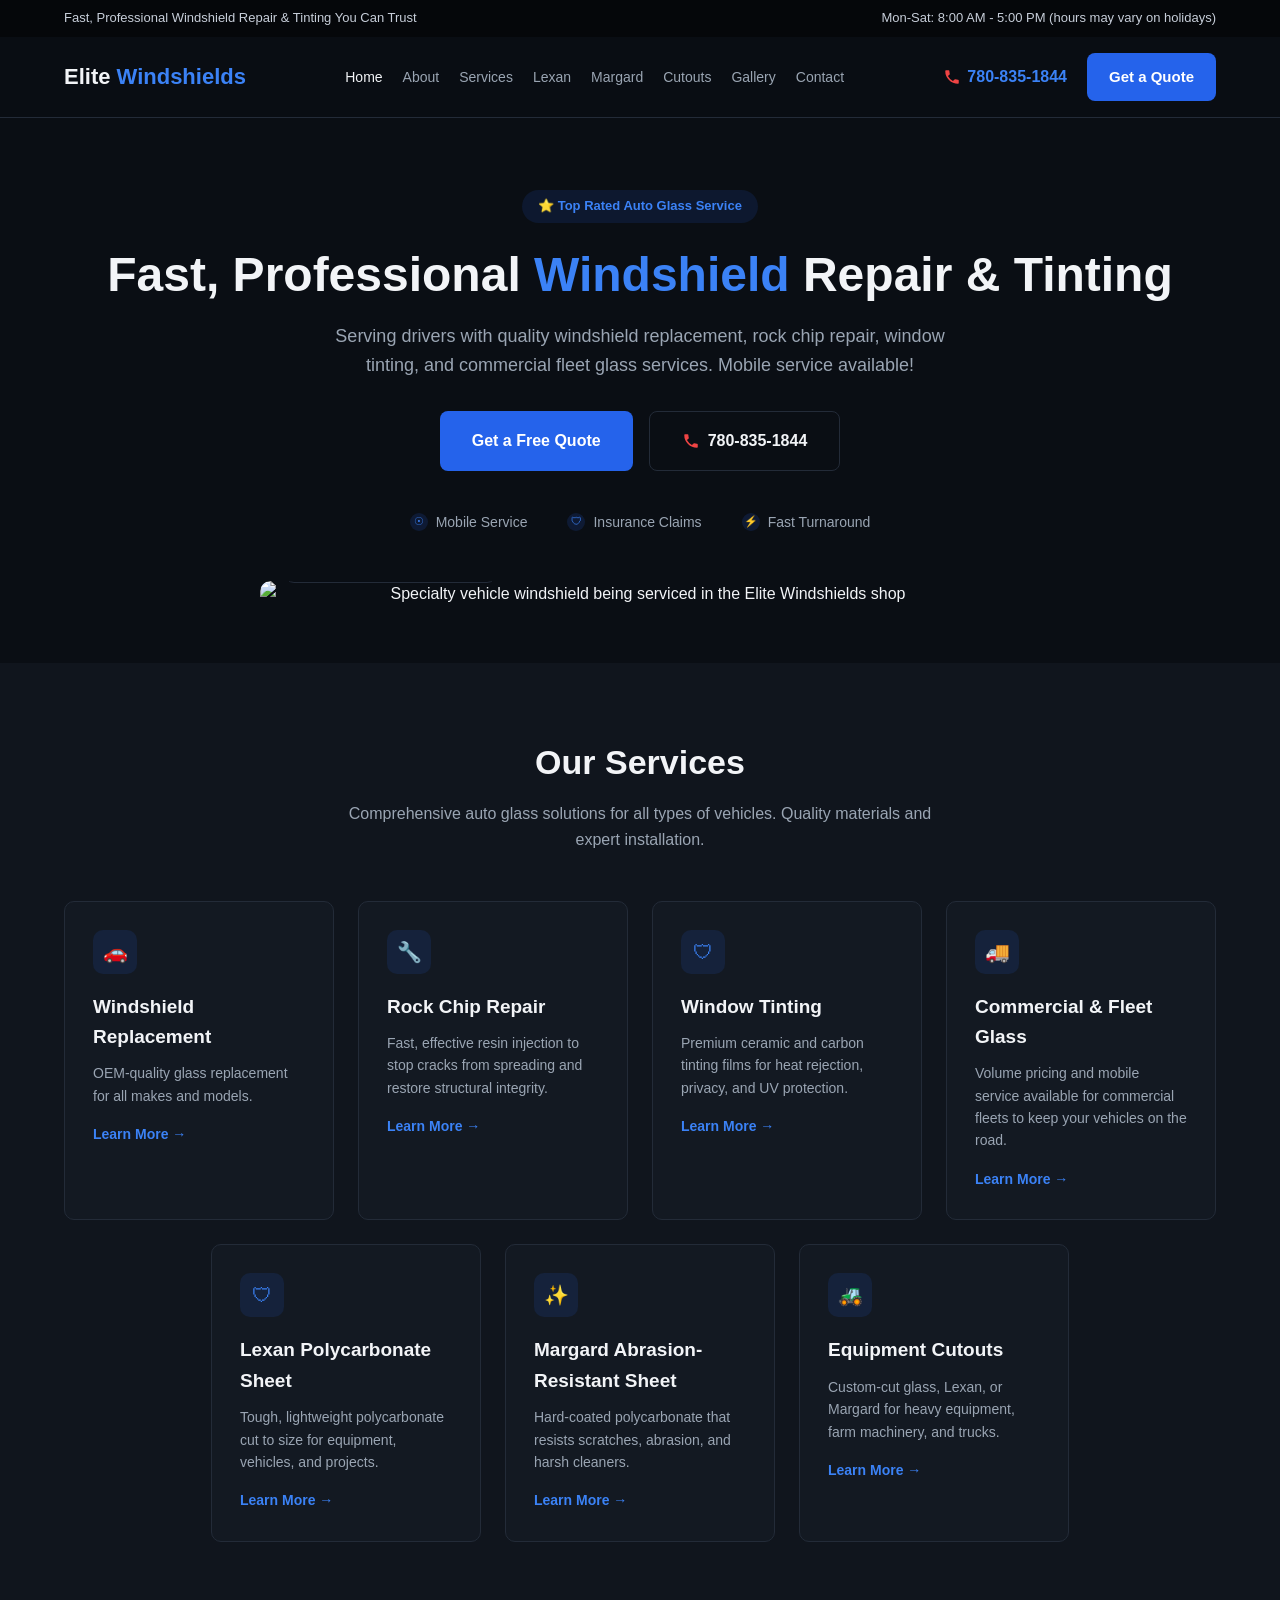
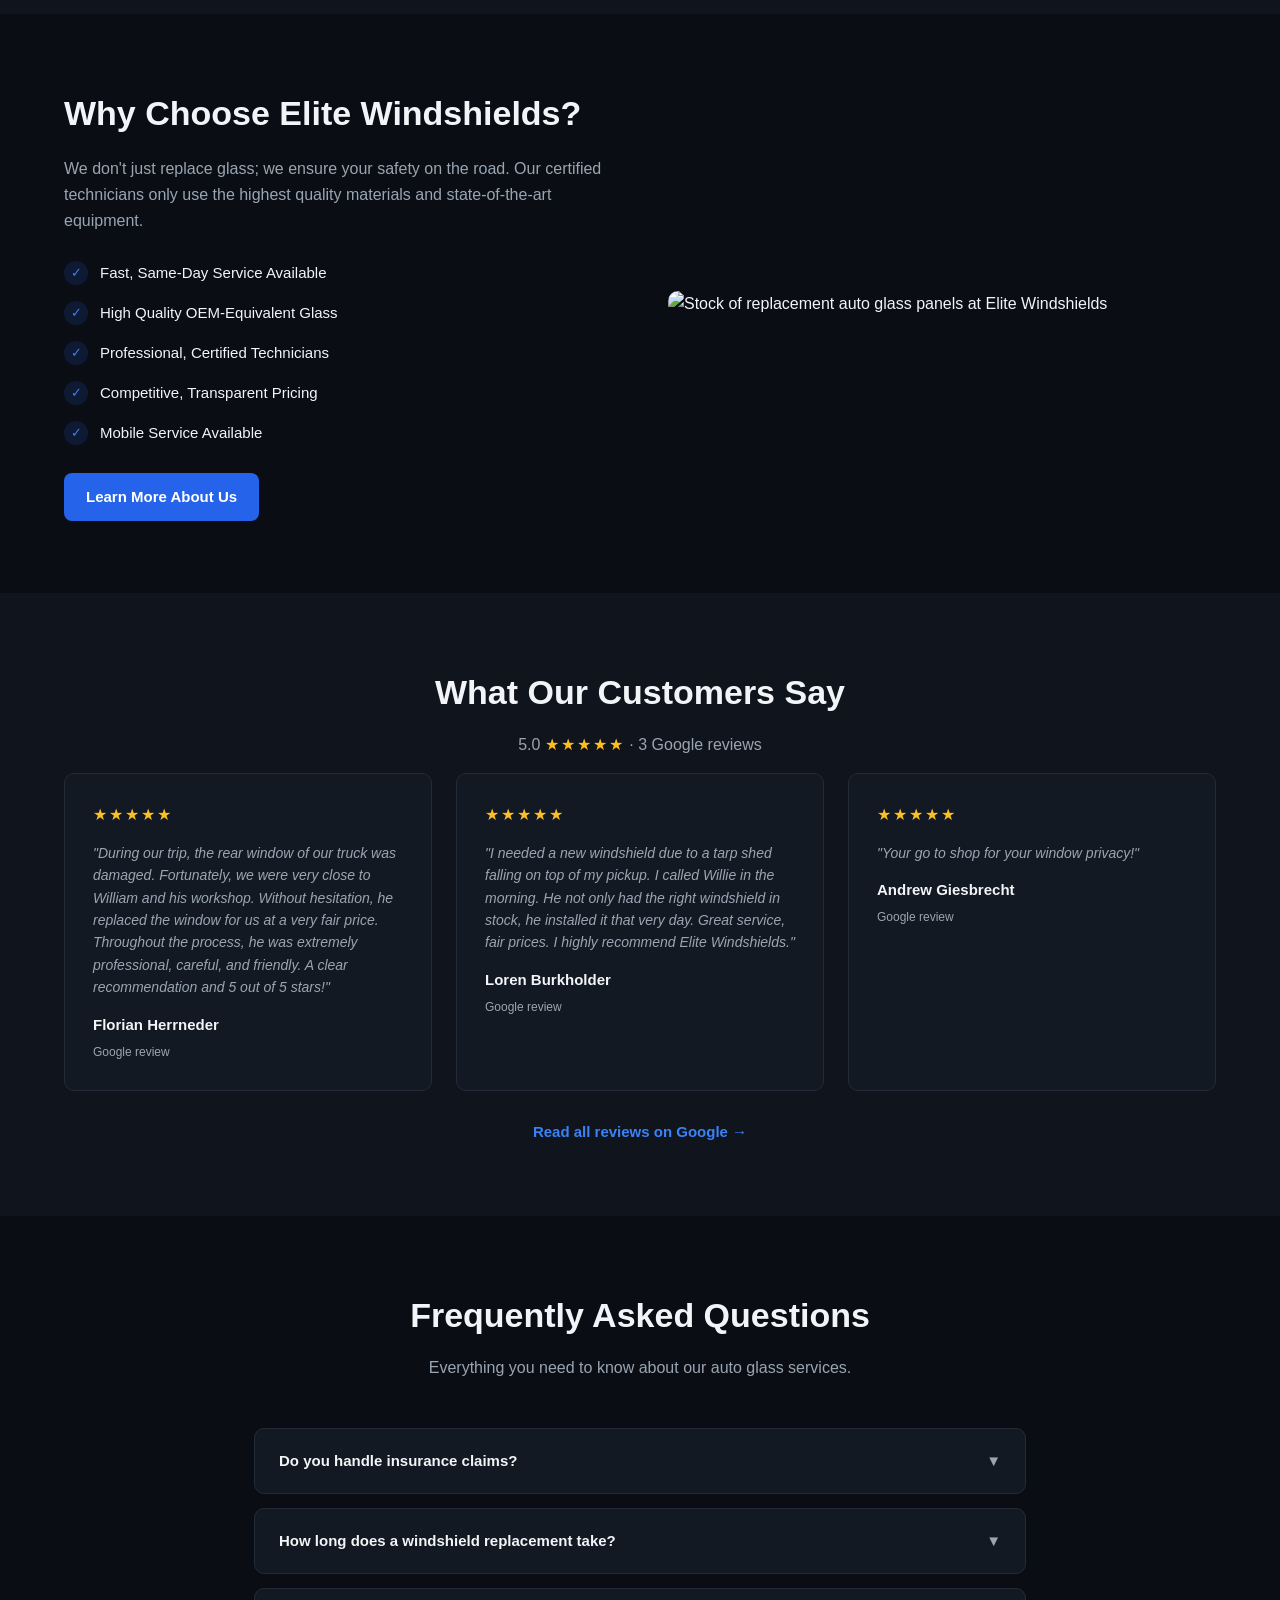
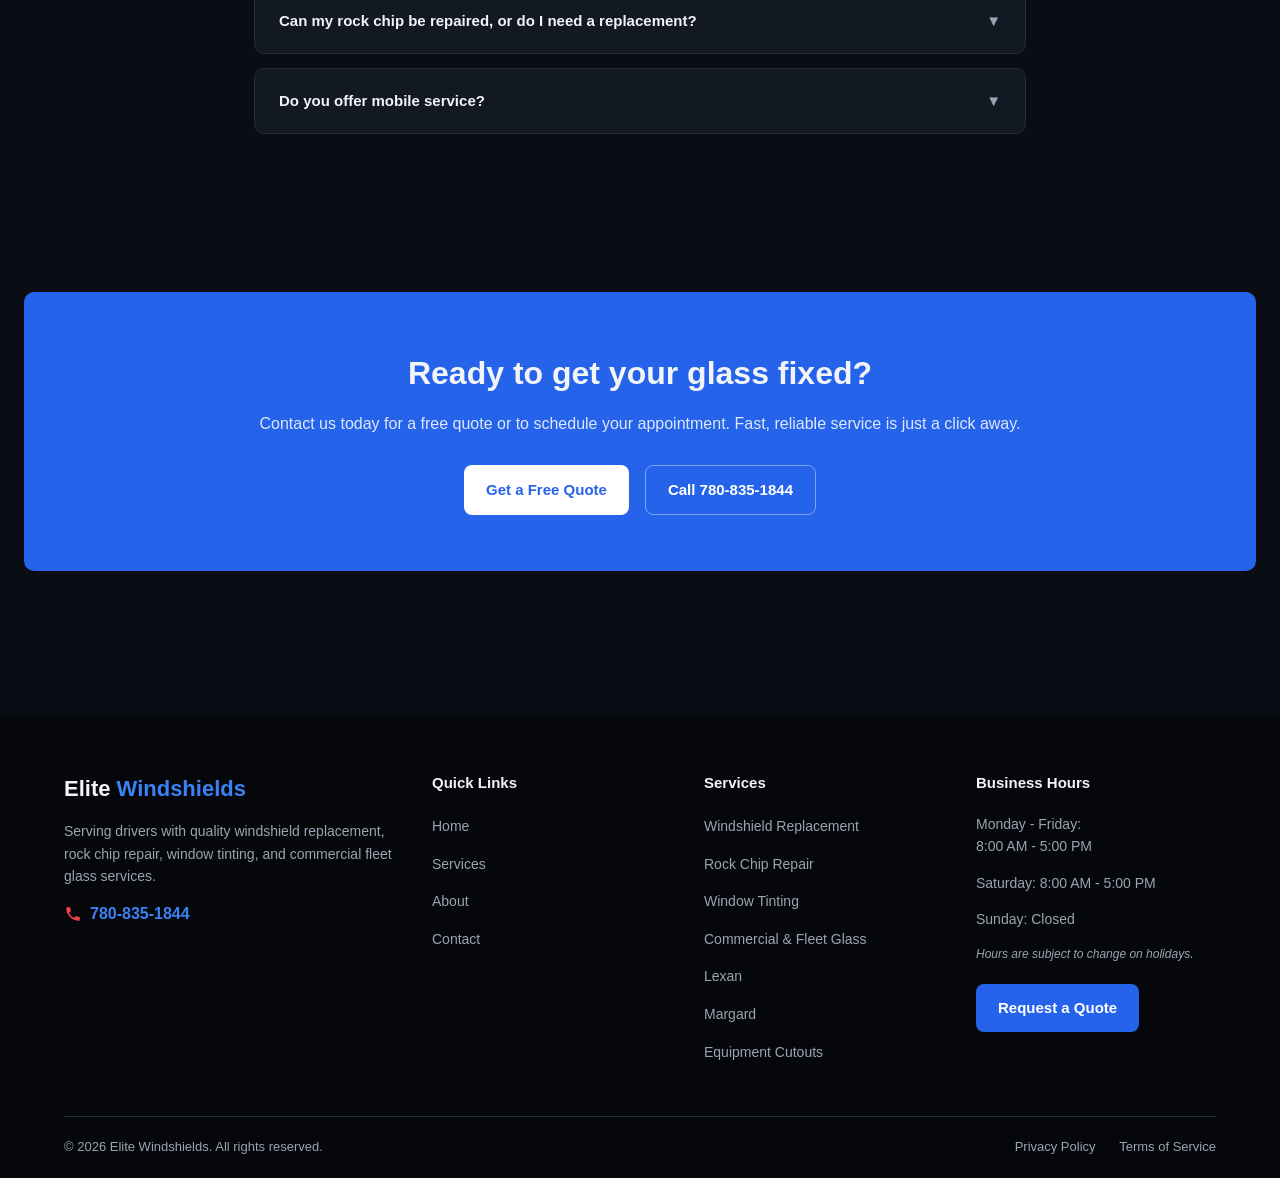
==== index.html @ 48e66f24 "Replace team/fleet-sales wording with simple Contact Us wording" ====
<!DOCTYPE html>
<html lang="en">
<head>
<meta charset="UTF-8">
<meta name="viewport" content="width=device-width, initial-scale=1.0">
<title>Elite Windshields | Fast, Professional Windshield Repair &amp; Tinting</title>
<link rel="stylesheet" href="styles.css?v=9">
</head>
<body>

<div class="topbar">
  <div class="container">
    <span>Fast, Professional Windshield Repair &amp; Tinting You Can Trust</span>
    <span>Mon-Sat: 8:00 AM - 5:00 PM (hours may vary on holidays)</span>
  </div>
</div>

<header class="site-header">
  <div class="nav-wrap">
    <a href="index.html" class="logo">Elite <span>Windshields</span></a>
    <nav class="main-nav">
      <a href="index.html" class="active">Home</a>
      <a href="about.html">About</a>
      <a href="services.html">Services</a>
      <a href="lexan.html">Lexan</a>
      <a href="margard.html">Margard</a>
      <a href="equipment-cutouts.html">Cutouts</a>
      <a href="gallery.html">Gallery</a>
      <a href="contact.html">Contact</a>
    </nav>
    <div class="nav-right">
      <a class="nav-phone" href="tel:7808351844"><svg class="ico-phone" viewBox="0 0 24 24" width="18" height="18" aria-hidden="true"><path fill="currentColor" d="M6.62 10.79a15.05 15.05 0 0 0 6.59 6.59l2.2-2.2a1 1 0 0 1 1.02-.24c1.12.37 2.33.57 3.57.57a1 1 0 0 1 1 1V20a1 1 0 0 1-1 1A17 17 0 0 1 3 4a1 1 0 0 1 1-1h3.5a1 1 0 0 1 1 1c0 1.25.2 2.45.57 3.57a1 1 0 0 1-.25 1.02l-2.2 2.2z"/></svg> 780-835-1844</a>
      <a class="btn btn-primary" href="quote.html">Get a Quote</a>
      <button class="hamburger" aria-label="Menu"><span></span><span></span><span></span></button>
    </div>
  </div>
</header>

<section class="hero">
  <div class="container">
    <div class="badge">&#11088; Top Rated Auto Glass Service</div>
    <h1>Fast, Professional <span class="accent">Windshield</span> Repair &amp; Tinting</h1>
    <p class="lead">Serving drivers with quality windshield replacement, rock chip repair, window tinting, and commercial fleet glass services. Mobile service available!</p>
    <div class="hero-actions">
      <a href="quote.html" class="btn btn-primary btn-lg">Get a Free Quote</a>
      <a href="tel:7808351844" class="btn btn-outline btn-lg"><svg class="ico-phone" viewBox="0 0 24 24" width="18" height="18" aria-hidden="true"><path fill="currentColor" d="M6.62 10.79a15.05 15.05 0 0 0 6.59 6.59l2.2-2.2a1 1 0 0 1 1.02-.24c1.12.37 2.33.57 3.57.57a1 1 0 0 1 1 1V20a1 1 0 0 1-1 1A17 17 0 0 1 3 4a1 1 0 0 1 1-1h3.5a1 1 0 0 1 1 1c0 1.25.2 2.45.57 3.57a1 1 0 0 1-.25 1.02l-2.2 2.2z"/></svg> 780-835-1844</a>
    </div>
    <div class="hero-features">
      <div class="feature"><span class="dot">&#9737;</span> Mobile Service</div>
      <div class="feature"><span class="dot">&#128737;</span> Insurance Claims</div>
      <div class="feature"><span class="dot">&#9889;</span> Fast Turnaround</div>
    </div>
    <div class="hero-image-wrap">
      <img src="https://lh3.googleusercontent.com/gps-cs-s/ANWiy9QSUrKPC9Y8vnN4CUFCh7P_mQKUkB54pHt3Ao-qyogqumktkoZ0ASW8Idw5ahTVQGvDTArL--cb6OpcmkwW662dixEf4Lu7GV5-crmYQYGnu21S-Stu-mYB63-WyZ_lZhrD81Dl9RGpc8lm=w1600" alt="Specialty vehicle windshield being serviced in the Elite Windshields shop">
      <div class="hero-badge-card">
        <div class="icon-circle">&#128295;</div>
        <div>
          <strong>Expert Technicians</strong>
          <span>Certified &amp; Experienced</span>
        </div>
      </div>
    </div>
  </div>
</section>

<section class="section-alt">
  <div class="container">
    <h2 class="section-title">Our Services</h2>
    <p class="section-sub">Comprehensive auto glass solutions for all types of vehicles. Quality materials and expert installation.</p>
    <div class="service-grid">
      <div class="card">
        <div class="icon-box">&#128663;</div>
        <h3>Windshield Replacement</h3>
        <p>OEM-quality glass replacement for all makes and models.</p>
        <a href="services.html" class="learn-more">Learn More &rarr;</a>
      </div>
      <div class="card">
        <div class="icon-box">&#128295;</div>
        <h3>Rock Chip Repair</h3>
        <p>Fast, effective resin injection to stop cracks from spreading and restore structural integrity.</p>
        <a href="services.html" class="learn-more">Learn More &rarr;</a>
      </div>
      <div class="card">
        <div class="icon-box">&#128737;</div>
        <h3>Window Tinting</h3>
        <p>Premium ceramic and carbon tinting films for heat rejection, privacy, and UV protection.</p>
        <a href="services.html" class="learn-more">Learn More &rarr;</a>
      </div>
      <div class="card">
        <div class="icon-box">&#128666;</div>
        <h3>Commercial &amp; Fleet Glass</h3>
        <p>Volume pricing and mobile service available for commercial fleets to keep your vehicles on the road.</p>
        <a href="services.html" class="learn-more">Learn More &rarr;</a>
      </div>
      <div class="card">
        <div class="icon-box">&#128737;</div>
        <h3>Lexan Polycarbonate Sheet</h3>
        <p>Tough, lightweight polycarbonate cut to size for equipment, vehicles, and projects.</p>
        <a href="lexan.html" class="learn-more">Learn More &rarr;</a>
      </div>
      <div class="card">
        <div class="icon-box">&#10024;</div>
        <h3>Margard Abrasion-Resistant Sheet</h3>
        <p>Hard-coated polycarbonate that resists scratches, abrasion, and harsh cleaners.</p>
        <a href="margard.html" class="learn-more">Learn More &rarr;</a>
      </div>
      <div class="card">
        <div class="icon-box">&#128668;</div>
        <h3>Equipment Cutouts</h3>
        <p>Custom-cut glass, Lexan, or Margard for heavy equipment, farm machinery, and trucks.</p>
        <a href="equipment-cutouts.html" class="learn-more">Learn More &rarr;</a>
      </div>
    </div>
  </div>
</section>

<section>
  <div class="container why-section">
    <div>
      <h2 class="section-title" style="text-align:left;">Why Choose Elite Windshields?</h2>
      <p style="color:var(--text-muted); font-size:16px;">We don't just replace glass; we ensure your safety on the road. Our certified technicians only use the highest quality materials and state-of-the-art equipment.</p>
      <ul class="why-list">
        <li><span class="check-circle">&#10003;</span> Fast, Same-Day Service Available</li>
        <li><span class="check-circle">&#10003;</span> High Quality OEM-Equivalent Glass</li>
        <li><span class="check-circle">&#10003;</span> Professional, Certified Technicians</li>
        <li><span class="check-circle">&#10003;</span> Competitive, Transparent Pricing</li>
        <li><span class="check-circle">&#10003;</span> Mobile Service Available</li>
      </ul>
      <a href="about.html" class="btn btn-primary">Learn More About Us</a>
    </div>
    <img src="https://lh3.googleusercontent.com/gps-cs-s/ANWiy9TyTCctI0wKaGlTsUfMAykSG-KC-OVPdd0LlT13liB4xWicWvs2N_8cdqrjNMH6x90TER1DZLjYkNF3Q7f-gSlCh_dZ1LVVKOaj0YjHAmZM3dIf1uXzfrR8ky4JMoO1vdT8a11J_cm0F8Mi=w1200" alt="Stock of replacement auto glass panels at Elite Windshields">
  </div>
</section>

<section class="section-alt">
  <div class="container">
    <h2 class="section-title">What Our Customers Say</h2>
    <p class="section-sub" style="margin-bottom:16px;">5.0 <span class="stars">&#9733;&#9733;&#9733;&#9733;&#9733;</span> &middot; 3 Google reviews</p>
    <div class="review-grid">
      <div class="card testimonial-card">
        <span class="stars">&#9733;&#9733;&#9733;&#9733;&#9733;</span>
        <p class="quote">"During our trip, the rear window of our truck was damaged. Fortunately, we were very close to William and his workshop. Without hesitation, he replaced the window for us at a very fair price. Throughout the process, he was extremely professional, careful, and friendly. A clear recommendation and 5 out of 5 stars!"</p>
        <div class="author">Florian Herrneder</div>
        <div class="review-source">Google review</div>
      </div>
      <div class="card testimonial-card">
        <span class="stars">&#9733;&#9733;&#9733;&#9733;&#9733;</span>
        <p class="quote">"I needed a new windshield due to a tarp shed falling on top of my pickup. I called Willie in the morning. He not only had the right windshield in stock, he installed it that very day. Great service, fair prices. I highly recommend Elite Windshields."</p>
        <div class="author">Loren Burkholder</div>
        <div class="review-source">Google review</div>
      </div>
      <div class="card testimonial-card">
        <span class="stars">&#9733;&#9733;&#9733;&#9733;&#9733;</span>
        <p class="quote">"Your go to shop for your window privacy!"</p>
        <div class="author">Andrew Giesbrecht</div>
        <div class="review-source">Google review</div>
      </div>
    </div>
    <p class="review-link"><a href="https://share.google/HLkzYob1cNH7mIwr0" target="_blank" rel="noopener">Read all reviews on Google &rarr;</a></p>
  </div>
</section>

<section>
  <div class="container" style="max-width:820px;">
    <h2 class="section-title">Frequently Asked Questions</h2>
    <p class="section-sub">Everything you need to know about our auto glass services.</p>
    <div class="faq-item">
      <div class="faq-question">Do you handle insurance claims?<span class="arrow">&#9660;</span></div>
      <div class="faq-answer"><p>Yes, we work directly with all major insurance providers and can often bill them directly, making the process seamless for you.</p></div>
    </div>
    <div class="faq-item">
      <div class="faq-question">How long does a windshield replacement take?<span class="arrow">&#9660;</span></div>
      <div class="faq-answer"><p>Most replacements are completed in under an hour, with same-day service available in most cases.</p></div>
    </div>
    <div class="faq-item">
      <div class="faq-question">Can my rock chip be repaired, or do I need a replacement?<span class="arrow">&#9660;</span></div>
      <div class="faq-answer"><p>Most chips smaller than a quarter and not in the driver's direct line of sight can be repaired. Our technicians will assess and advise the best option.</p></div>
    </div>
    <div class="faq-item">
      <div class="faq-question">Do you offer mobile service?<span class="arrow">&#9660;</span></div>
      <div class="faq-answer"><p>Yes, mobile service is available throughout our service area.</p></div>
    </div>
  </div>
</section>

<section>
  <div class="cta-banner">
    <h2>Ready to get your glass fixed?</h2>
    <p>Contact us today for a free quote or to schedule your appointment. Fast, reliable service is just a click away.</p>
    <div class="cta-actions">
      <a href="quote.html" class="btn btn-primary">Get a Free Quote</a>
      <a href="tel:7808351844" class="btn btn-outline">Call 780-835-1844</a>
    </div>
  </div>
</section>

<footer class="site-footer">
  <div class="container">
    <div class="footer-grid">
      <div>
        <a href="index.html" class="logo">Elite <span>Windshields</span></a>
        <p>Serving drivers with quality windshield replacement, rock chip repair, window tinting, and commercial fleet glass services.</p>
        <div class="footer-phone"><svg class="ico-phone" viewBox="0 0 24 24" width="18" height="18" aria-hidden="true"><path fill="currentColor" d="M6.62 10.79a15.05 15.05 0 0 0 6.59 6.59l2.2-2.2a1 1 0 0 1 1.02-.24c1.12.37 2.33.57 3.57.57a1 1 0 0 1 1 1V20a1 1 0 0 1-1 1A17 17 0 0 1 3 4a1 1 0 0 1 1-1h3.5a1 1 0 0 1 1 1c0 1.25.2 2.45.57 3.57a1 1 0 0 1-.25 1.02l-2.2 2.2z"/></svg> 780-835-1844</div>
      </div>
      <div>
        <h4>Quick Links</h4>
        <ul>
          <li><a href="index.html">Home</a></li>
          <li><a href="services.html">Services</a></li>
          <li><a href="about.html">About</a></li>
          <li><a href="contact.html">Contact</a></li>
        </ul>
      </div>
      <div>
        <h4>Services</h4>
        <ul>
          <li><a href="services.html">Windshield Replacement</a></li>
          <li><a href="services.html">Rock Chip Repair</a></li>
          <li><a href="services.html">Window Tinting</a></li>
          <li><a href="services.html">Commercial &amp; Fleet Glass</a></li>
          <li><a href="lexan.html">Lexan</a></li>
          <li><a href="margard.html">Margard</a></li>
          <li><a href="equipment-cutouts.html">Equipment Cutouts</a></li>
        </ul>
      </div>
      <div>
        <h4>Business Hours</h4>
        <p>Monday - Friday:<br>8:00 AM - 5:00 PM</p>
        <p>Saturday: 8:00 AM - 5:00 PM</p>
        <p>Sunday: Closed</p>
        <p class="hours-note">Hours are subject to change on holidays.</p>
        <a href="quote.html" class="btn btn-primary" style="margin-top:8px;">Request a Quote</a>
      </div>
    </div>
    <div class="footer-bottom">
      <span>&copy; 2026 Elite Windshields. All rights reserved.</span>
      <div>
        <a href="privacy.html">Privacy Policy</a>
        <a href="terms.html">Terms of Service</a>
      </div>
    </div>
  </div>
</footer>

<script src="script.js?v=12"></script>
</body>
</html>
---- styles.css ----
/* Elite Windshields - shared styles */
:root {
  --bg: #0a0e14;
  --bg-alt: #10151d;
  --card: #131922;
  --card-border: #232b38;
  --text: #f2f4f7;
  --text-muted: #9aa5b3;
  --blue: #2563eb;
  --blue-light: #3b82f6;
  --topbar: #05070a;
  --radius: 10px;
  --max-width: 1200px;
}

* { box-sizing: border-box; }

html { scroll-behavior: smooth; }

body {
  margin: 0;
  font-family: "Segoe UI", Roboto, -apple-system, BlinkMacSystemFont, Arial, sans-serif;
  background: var(--bg);
  color: var(--text);
  line-height: 1.6;
}

a { color: inherit; text-decoration: none; }

img { max-width: 100%; display: block; }

.container {
  max-width: var(--max-width);
  margin: 0 auto;
  padding: 0 24px;
}

/* Top bar */
.topbar {
  background: var(--topbar);
  color: #c7ced9;
  font-size: 13px;
  padding: 8px 0;
}
.topbar .container {
  display: flex;
  justify-content: space-between;
  flex-wrap: wrap;
  gap: 8px;
}

/* Header */
header.site-header {
  background: rgba(10, 14, 20, 0.95);
  border-bottom: 1px solid var(--card-border);
  position: sticky;
  top: 0;
  z-index: 100;
}
.nav-wrap {
  display: flex;
  align-items: center;
  justify-content: space-between;
  padding: 16px 24px;
  max-width: var(--max-width);
  margin: 0 auto;
  gap: 16px;
}
.logo {
  font-size: 22px;
  font-weight: 700;
  color: var(--text);
  white-space: nowrap;
}
.logo span { color: var(--blue-light); }

nav.main-nav {
  display: flex;
  align-items: center;
  gap: 28px;
  flex: 1;
  justify-content: center;
}
nav.main-nav a {
  color: var(--text-muted);
  font-size: 15px;
  font-weight: 500;
  transition: color 0.2s;
}
nav.main-nav a:hover,
nav.main-nav a.active {
  color: var(--text);
}

.nav-right {
  display: flex;
  align-items: center;
  gap: 20px;
}
.nav-phone {
  display: flex;
  align-items: center;
  gap: 6px;
  color: var(--blue-light);
  font-weight: 600;
  white-space: nowrap;
}

.btn {
  display: inline-flex;
  align-items: center;
  justify-content: center;
  gap: 8px;
  padding: 12px 22px;
  border-radius: 8px;
  font-weight: 600;
  font-size: 15px;
  cursor: pointer;
  border: none;
  transition: background 0.2s, transform 0.1s;
  white-space: nowrap;
}
.btn-primary {
  background: var(--blue);
  color: #fff;
}
.btn-primary:hover { background: var(--blue-light); }
.btn-outline {
  background: transparent;
  border: 1px solid var(--card-border);
  color: var(--text);
}
.btn-outline:hover { border-color: var(--blue-light); }
.btn-block { width: 100%; }
.btn-lg { padding: 16px 32px; font-size: 16px; }

.hamburger {
  display: none;
  flex-direction: column;
  gap: 4px;
  background: none;
  border: none;
  cursor: pointer;
  padding: 8px;
}
.hamburger span {
  width: 22px;
  height: 2px;
  background: var(--text);
}

/* Hero */
.hero {
  padding: 72px 0 56px;
  text-align: center;
}
.badge {
  display: inline-flex;
  align-items: center;
  gap: 8px;
  background: rgba(37, 99, 235, 0.12);
  color: var(--blue-light);
  padding: 6px 16px;
  border-radius: 999px;
  font-size: 13px;
  font-weight: 600;
  margin-bottom: 24px;
}
.hero h1 {
  font-size: 48px;
  line-height: 1.15;
  margin: 0 0 20px;
  font-weight: 800;
}
.hero h1 .accent { color: var(--blue-light); }
.hero p.lead {
  max-width: 640px;
  margin: 0 auto 32px;
  color: var(--text-muted);
  font-size: 18px;
}
.hero-actions {
  display: flex;
  justify-content: center;
  gap: 16px;
  flex-wrap: wrap;
  margin-bottom: 40px;
}
.hero-features {
  display: flex;
  justify-content: center;
  gap: 40px;
  flex-wrap: wrap;
  color: var(--text-muted);
  font-size: 14px;
  margin-bottom: 48px;
}
.hero-features .feature {
  display: flex;
  align-items: center;
  gap: 8px;
}
.hero-features .dot {
  width: 18px;
  height: 18px;
  border-radius: 50%;
  background: rgba(37, 99, 235, 0.15);
  color: var(--blue-light);
  display: flex;
  align-items: center;
  justify-content: center;
  font-size: 11px;
}

.hero-image-wrap {
  position: relative;
  max-width: 760px;
  margin: 0 auto;
  border-radius: var(--radius);
  overflow: hidden;
}
.hero-image-wrap img {
  width: 100%;
  border-radius: var(--radius);
}
.hero-badge-card {
  position: absolute;
  left: 24px;
  bottom: 24px;
  background: rgba(10, 14, 20, 0.9);
  border: 1px solid var(--card-border);
  border-radius: 10px;
  padding: 12px 18px;
  display: flex;
  align-items: center;
  gap: 12px;
  backdrop-filter: blur(6px);
}
.hero-badge-card .icon-circle {
  width: 36px;
  height: 36px;
  border-radius: 50%;
  background: var(--blue);
  display: flex;
  align-items: center;
  justify-content: center;
  font-size: 16px;
  color: #fff;
}
.hero-badge-card strong { display: block; font-size: 14px; }
.hero-badge-card span { color: var(--text-muted); font-size: 12px; }

/* Page hero (simple) */
.page-hero {
  padding: 64px 0 48px;
  text-align: center;
}
.page-hero h1 {
  font-size: 42px;
  font-weight: 800;
  margin: 0 0 16px;
}
.page-hero p {
  color: var(--text-muted);
  font-size: 18px;
  max-width: 620px;
  margin: 0 auto;
}

/* Section */
section { padding: 72px 0; }
.section-alt { background: var(--bg-alt); }
.section-title {
  text-align: center;
  font-size: 34px;
  font-weight: 800;
  margin: 0 0 12px;
}
.section-sub {
  text-align: center;
  color: var(--text-muted);
  max-width: 620px;
  margin: 0 auto 48px;
  font-size: 16px;
}

/* Grid */
.grid-2 { display: grid; grid-template-columns: 1fr 1fr; gap: 24px; }
.grid-4 { display: grid; grid-template-columns: repeat(4, 1fr); gap: 24px; }

.card {
  background: var(--card);
  border: 1px solid var(--card-border);
  border-radius: var(--radius);
  padding: 28px;
}
.icon-box {
  width: 44px;
  height: 44px;
  border-radius: 10px;
  background: rgba(37, 99, 235, 0.12);
  color: var(--blue-light);
  display: flex;
  align-items: center;
  justify-content: center;
  font-size: 20px;
  margin-bottom: 18px;
}
.card h3 { margin: 0 0 10px; font-size: 19px; }
.card p { color: var(--text-muted); font-size: 14px; margin: 0 0 14px; }
.card .learn-more { color: var(--blue-light); font-weight: 600; font-size: 14px; }

.service-card ul {
  list-style: none;
  padding: 0;
  margin: 18px 0 24px;
}
.service-card ul li {
  display: flex;
  align-items: center;
  gap: 10px;
  color: var(--text-muted);
  font-size: 14px;
  margin-bottom: 10px;
}
.service-card ul li::before {
  content: "";
  width: 8px;
  height: 8px;
  border-radius: 50%;
  border: 2px solid var(--blue-light);
  flex-shrink: 0;
}

/* Why choose us */
.why-section { display: grid; grid-template-columns: 1fr 1fr; gap: 56px; align-items: center; }
.why-list { list-style: none; padding: 0; margin: 28px 0; }
.why-list li {
  display: flex;
  align-items: center;
  gap: 12px;
  margin-bottom: 16px;
  font-size: 15px;
}
.check-circle {
  width: 24px;
  height: 24px;
  border-radius: 50%;
  background: rgba(37, 99, 235, 0.15);
  color: var(--blue-light);
  display: flex;
  align-items: center;
  justify-content: center;
  font-size: 13px;
  flex-shrink: 0;
}
.why-section img { border-radius: var(--radius); }

/* Testimonials */
.stars { color: #fbbf24; letter-spacing: 2px; }
.testimonial-card p.quote { color: var(--text-muted); font-style: italic; margin: 14px 0; font-size: 14px; }
.testimonial-card .author { font-weight: 700; font-size: 15px; }

/* FAQ */
.faq-item {
  background: var(--card);
  border: 1px solid var(--card-border);
  border-radius: var(--radius);
  margin-bottom: 14px;
  overflow: hidden;
}
.faq-question {
  display: flex;
  align-items: center;
  justify-content: space-between;
  padding: 20px 24px;
  cursor: pointer;
  font-weight: 600;
  font-size: 15px;
}
.faq-question .arrow { transition: transform 0.2s; color: var(--text-muted); }
.faq-item.open .faq-question .arrow { transform: rotate(180deg); }
.faq-answer {
  max-height: 0;
  overflow: hidden;
  transition: max-height 0.25s ease;
  padding: 0 24px;
  color: var(--text-muted);
  font-size: 14px;
}
.faq-item.open .faq-answer {
  max-height: 240px;
  padding-bottom: 20px;
}

/* CTA banner */
.cta-banner {
  background: var(--blue);
  border-radius: var(--radius);
  text-align: center;
  padding: 56px 24px;
  margin: 0 24px;
}
.cta-banner h2 { font-size: 32px; margin: 0 0 12px; }
.cta-banner p { margin: 0 0 28px; color: rgba(255,255,255,0.85); }
.cta-banner .btn-outline { border-color: rgba(255,255,255,0.4); color: #fff; }
.cta-actions { display: flex; justify-content: center; gap: 16px; flex-wrap: wrap; }
.cta-banner .btn-primary { background: #fff; color: var(--blue); }
.cta-banner .btn-primary:hover { background: #f1f5f9; }

/* Footer */
footer.site-footer {
  background: var(--topbar);
  padding: 56px 0 0;
  margin-top: 72px;
}
.footer-grid {
  display: grid;
  grid-template-columns: 1.4fr 1fr 1fr 1fr;
  gap: 32px;
  padding-bottom: 40px;
  border-bottom: 1px solid var(--card-border);
}
.footer-grid h4 { font-size: 15px; margin: 0 0 18px; }
.footer-grid p { color: var(--text-muted); font-size: 14px; }
.footer-grid ul { list-style: none; padding: 0; margin: 0; }
.footer-grid ul li { margin-bottom: 12px; }
.footer-grid ul li a { color: var(--text-muted); font-size: 14px; }
.footer-grid ul li a:hover { color: var(--text); }
.footer-phone { color: var(--blue-light); font-weight: 600; margin-top: 12px; display: flex; align-items: center; gap: 8px; }
.footer-bottom {
  display: flex;
  justify-content: space-between;
  align-items: center;
  padding: 20px 0;
  color: var(--text-muted);
  font-size: 13px;
  flex-wrap: wrap;
  gap: 12px;
}
.footer-bottom a { margin-left: 20px; color: var(--text-muted); }

/* Forms */
.form-card {
  background: var(--card);
  border: 1px solid var(--card-border);
  border-radius: var(--radius);
  padding: 36px;
}
.form-card h2 { margin: 0 0 6px; font-size: 22px; }
.form-card .form-sub { color: var(--text-muted); font-size: 14px; margin: 0 0 28px; }
.form-row { display: grid; grid-template-columns: 1fr 1fr; gap: 20px; margin-bottom: 20px; }
.form-row.cols-3 { grid-template-columns: 1fr 1fr 1fr; }
.form-group { margin-bottom: 20px; }
.form-group label { display: block; font-size: 14px; font-weight: 600; margin-bottom: 8px; }
.form-group input,
.form-group select,
.form-group textarea {
  width: 100%;
  background: var(--bg);
  border: 1px solid var(--card-border);
  border-radius: 8px;
  padding: 12px 14px;
  color: var(--text);
  font-size: 14px;
  font-family: inherit;
}
.form-group input:focus,
.form-group select:focus,
.form-group textarea:focus {
  outline: none;
  border-color: var(--blue-light);
}
.form-group textarea { resize: vertical; min-height: 110px; }
.form-note { text-align: center; color: var(--text-muted); font-size: 12px; margin-top: 14px; }

/* Contact page specifics */
.contact-info-card {
  background: var(--card);
  border: 1px solid var(--card-border);
  border-radius: var(--radius);
  padding: 32px;
}
.contact-info-card h2 { margin: 0 0 24px; font-size: 20px; }
.contact-row {
  display: flex;
  gap: 16px;
  margin-bottom: 26px;
}
.contact-row .icon-box { margin-bottom: 0; flex-shrink: 0; }
.contact-row h3 { margin: 0 0 4px; font-size: 15px; }
.contact-row p { margin: 0; color: var(--text-muted); font-size: 14px; }
.contact-row a.link { color: var(--blue-light); font-weight: 600; }

.map-card {
  background: var(--card);
  border: 1px solid var(--card-border);
  border-radius: var(--radius);
  overflow: hidden;
  margin-bottom: 24px;
}
.map-embed-wrap {
  position: relative;
  display: block;
  width: 100%;
  height: 280px;
}
.map-frame {
  width: 100%;
  height: 100%;
  border: 0;
  display: block;
  filter: invert(90%) hue-rotate(180deg) brightness(0.95) contrast(0.9);
}
.map-overlay-link {
  position: absolute;
  right: 12px;
  bottom: 12px;
  background: var(--blue);
  color: #fff;
  font-size: 13px;
  font-weight: 600;
  padding: 8px 14px;
  border-radius: 8px;
  pointer-events: auto;
  box-shadow: 0 4px 14px rgba(0,0,0,0.35);
  transition: background 0.2s;
}
.map-embed-wrap:hover .map-overlay-link { background: var(--blue-light); }
.map-card-footer {
  display: flex;
  align-items: center;
  justify-content: space-between;
  gap: 16px;
  padding: 20px 24px;
  flex-wrap: wrap;
}
.map-card-footer h3 { margin: 0 0 4px; font-size: 15px; }
.map-card-footer p { margin: 0; color: var(--text-muted); font-size: 13px; }

/* About page */
.about-image { border-radius: var(--radius); margin-bottom: 48px; }
.about-body h2 { font-size: 28px; margin: 0 0 16px; }
.about-body p { color: var(--text-muted); margin: 0 0 16px; }
.about-list { list-style: none; padding: 0; margin: 28px 0; }
.about-list li { display: flex; gap: 14px; margin-bottom: 22px; }
.about-list h4 { margin: 0 0 4px; font-size: 16px; }
.about-list p { margin: 0; color: var(--text-muted); font-size: 14px; }

/* Responsive */
@media (max-width: 900px) {
  nav.main-nav { display: none; }
  .hamburger { display: flex; }
  .nav-right .btn-primary { display: none; }
  .grid-4 { grid-template-columns: 1fr 1fr; }
  .grid-2 { grid-template-columns: 1fr; }
  .why-section { grid-template-columns: 1fr; }
  .footer-grid { grid-template-columns: 1fr 1fr; }
  .form-row, .form-row.cols-3 { grid-template-columns: 1fr; }
  .hero h1 { font-size: 34px; }
}
@media (max-width: 560px) {
  .grid-4 { grid-template-columns: 1fr; }
  .footer-grid { grid-template-columns: 1fr; }
  .hero-features { gap: 20px; }
  .topbar .container { justify-content: center; text-align: center; }
}

/* ---- 8-page nav + new page components ---- */
nav.main-nav { gap: 20px; }
nav.main-nav a { font-size: 14px; white-space: nowrap; }
.grid-3 { display: grid; grid-template-columns: repeat(3, 1fr); gap: 24px; }

.spec-table { width: 100%; border-collapse: collapse; font-size: 14px; margin-top: 8px; }
.spec-table td, .spec-table th { text-align: left; padding: 12px 8px; border-bottom: 1px solid var(--card-border); vertical-align: top; }
.spec-table th { color: var(--text-muted); font-size: 12px; text-transform: uppercase; letter-spacing: 0.04em; }
.spec-table tr:last-child td { border-bottom: none; }
.spec-table td:first-child { color: var(--text-muted); }

.tag-list { display: flex; flex-wrap: wrap; gap: 12px; justify-content: center; max-width: 900px; margin: 0 auto; }
.tag-list span { background: var(--card); border: 1px solid var(--card-border); border-radius: 999px; padding: 10px 20px; font-size: 14px; font-weight: 500; }

.gallery-grid { display: grid; grid-template-columns: repeat(3, 1fr); gap: 20px; }
.gallery-item { margin: 0; background: var(--card); border: 1px solid var(--card-border); border-radius: var(--radius); overflow: hidden; }
.gallery-item img { width: 100%; height: 260px; object-fit: cover; cursor: zoom-in; transition: transform 0.25s; }
.gallery-item:hover img { transform: scale(1.03); }
.gallery-item { overflow: hidden; }
.gallery-item figcaption { padding: 12px 16px; font-size: 14px; color: var(--text-muted); position: relative; background: var(--card); }

.lightbox { position: fixed; inset: 0; background: rgba(0,0,0,0.88); display: flex; align-items: center; justify-content: center; z-index: 1000; padding: 24px; cursor: zoom-out; }
.lightbox img { max-width: 100%; max-height: 100%; border-radius: var(--radius); }

@media (max-width: 1100px) {
  header.site-header { position: sticky; }
  nav.main-nav { display: none; }
  .hamburger { display: flex; }
  .nav-right .btn-primary { display: none; }
  nav.main-nav.nav-open {
    display: flex; position: absolute; top: 100%; left: 0; right: 0;
    flex-direction: column; align-items: flex-start; justify-content: flex-start; flex: none;
    background: var(--bg); border-bottom: 1px solid var(--card-border); padding: 16px 24px; gap: 14px;
  }
}
@media (max-width: 900px) {
  .grid-3, .gallery-grid { grid-template-columns: 1fr 1fr; }
}
@media (max-width: 560px) {
  .grid-3, .gallery-grid { grid-template-columns: 1fr; }
}

.review-source { margin-top: 6px; font-size: 12px; color: var(--text-muted); }
.review-link { text-align: center; margin: 28px 0 0; }
.review-link a { color: var(--blue-light); font-weight: 600; font-size: 15px; }

.service-grid { display: flex; flex-wrap: wrap; justify-content: center; gap: 24px; }
.service-grid .card { flex: 0 1 calc(25% - 18px); min-width: 220px; }
@media (max-width: 900px) { .service-grid .card { flex-basis: calc(50% - 12px); } }
@media (max-width: 560px) { .service-grid .card { flex-basis: 100%; } }

/* Gallery carousel */
.carousel { max-width: 960px; margin: 0 auto; }
.carousel-stage { position: relative; background: #000; border: 1px solid var(--card-border); border-radius: var(--radius); overflow: hidden; }
.carousel-stage { height: 540px; cursor: zoom-in; }
.carousel-main { position: absolute; inset: 0; width: 100%; height: 100%; object-fit: contain; opacity: 0; transform: scale(1.06); transition: opacity 0.9s ease, transform 1.4s cubic-bezier(0.22, 0.61, 0.36, 1); }
.carousel-main.active { opacity: 1; transform: scale(1); }
.carousel-info, .carousel-caption { transition: opacity 0.3s; }
@media (prefers-reduced-motion: reduce) { .carousel-main { transition: none; transform: none; } }
.carousel-btn { position: absolute; top: 50%; transform: translateY(-50%); width: 48px; height: 48px; border-radius: 50%; border: 0; background: rgba(0,0,0,0.6); color: #fff; font-size: 20px; cursor: pointer; z-index: 2; transition: background 0.2s; }
.carousel-btn:hover { background: var(--blue); }
.carousel-btn.prev { left: 14px; }
.carousel-btn.next { right: 14px; }
.carousel-info { display: flex; justify-content: space-between; align-items: center; padding: 14px 4px; color: var(--text-muted); font-size: 15px; }
.carousel-caption { color: #fff; font-weight: 600; }
.carousel-thumbs { display: flex; gap: 10px; overflow-x: auto; padding-bottom: 8px; scroll-behavior: smooth; }
.carousel-thumbs img { flex: 0 0 auto; width: 110px; height: 76px; object-fit: cover; border-radius: 8px; border: 2px solid transparent; opacity: 0.6; cursor: pointer; transition: opacity 0.2s, border-color 0.2s; }
.carousel-thumbs img:hover { opacity: 1; }
.carousel-thumbs img.active { opacity: 1; border-color: var(--blue); }
.lightbox .carousel-btn { position: fixed; }
@media (max-width: 700px) {
  .carousel-stage { height: 300px; }
  .carousel-btn { width: 40px; height: 40px; }
  .carousel-thumbs img { width: 84px; height: 60px; }
}

/* ---- Mobile & tablet optimisation ---- */
html { -webkit-text-size-adjust: 100%; text-size-adjust: 100%; }
body { overflow-x: hidden; -webkit-tap-highlight-color: transparent; }
iframe, video, table { max-width: 100%; }
.contact-row p, .contact-row a, .card p, .quote { overflow-wrap: anywhere; }
.review-grid { display: grid; grid-template-columns: repeat(3, 1fr); gap: 24px; margin-top: 16px; }
.hamburger { min-width: 44px; min-height: 44px; align-items: center; justify-content: center; }

@media (min-width: 561px) and (max-width: 1100px) {
  .nav-right .btn-primary { display: inline-flex; padding: 10px 18px; }
}
@media (max-width: 1100px) {
  nav.main-nav.nav-open { max-height: calc(100vh - 80px); max-height: calc(100dvh - 80px); overflow-y: auto; }
  nav.main-nav.nav-open a { font-size: 17px; padding: 6px 0; width: 100%; }
}
@media (max-width: 900px) {
  section { padding: 56px 0; }
  .review-grid { grid-template-columns: 1fr 1fr; }
  .carousel-stage { height: auto; aspect-ratio: 4 / 3; }
}
@media (max-width: 700px) {
  .carousel-stage { height: auto; aspect-ratio: 4 / 3; }
}
@media (max-width: 560px) {
  .container { padding: 0 18px; }
  .nav-wrap { padding: 12px 18px; gap: 10px; }
  .logo { font-size: 19px; }
  .nav-right { gap: 8px; }
  .nav-phone { font-size: 0; gap: 0; padding: 0; width: 44px; height: 44px; justify-content: center; border: 1px solid var(--card-border); border-radius: 50%; }
  .nav-phone .ico-phone { width: 22px; height: 22px; }
  .topbar { font-size: 12px; }
  section { padding: 44px 0; }
  .hero { padding: 36px 0 32px; }
  .hero h1 { font-size: 30px; }
  .hero p.lead { font-size: 16px; margin-bottom: 24px; }
  .hero-actions { flex-direction: column; align-items: stretch; gap: 12px; margin-bottom: 28px; }
  .hero-actions .btn, .cta-actions .btn { width: 100%; }
  .hero-features { gap: 12px 20px; margin-bottom: 32px; }
  .hero-badge-card { left: 10px; bottom: 10px; padding: 8px 12px; gap: 10px; }
  .hero-badge-card .icon-circle { width: 30px; height: 30px; font-size: 14px; }
  .hero-badge-card span { display: none; }
  .page-hero { padding: 40px 0 28px; }
  .page-hero h1 { font-size: 30px; }
  .page-hero p, .section-sub { font-size: 16px; }
  .section-title { font-size: 26px; }
  .section-sub { margin-bottom: 32px; }
  .btn { white-space: normal; text-align: center; }
  .btn-lg { padding: 14px 22px; }
  .card { padding: 22px; }
  .review-grid { grid-template-columns: 1fr; }
  .why-section { gap: 32px; }
  .about-body h2 { font-size: 24px; }
  .cta-banner { margin: 0 16px; padding: 40px 20px; }
  .cta-banner h2 { font-size: 25px; }
  .cta-actions { flex-direction: column; align-items: stretch; gap: 12px; }
  .form-card, .contact-info-card { padding: 22px; }
  .form-group input, .form-group select, .form-group textarea { font-size: 16px; padding: 13px 14px; }
  .map-embed-wrap { height: 240px; }
  .map-card-footer { flex-direction: column; align-items: stretch; padding: 18px; }
  .map-card-footer .btn { width: 100%; }
  .faq-question { padding: 16px 18px; gap: 12px; }
  .faq-question .arrow { flex-shrink: 0; }
  .faq-answer { padding: 0 18px; }
  .faq-item.open .faq-answer { max-height: 600px; }
  .spec-table { font-size: 13px; }
  .tag-list span { padding: 8px 14px; font-size: 13px; }
  footer.site-footer { padding-top: 40px; margin-top: 44px; }
  .footer-bottom { flex-direction: column; text-align: center; }
  .footer-bottom a { margin: 0 10px; }
  .carousel-btn { width: 40px; height: 40px; font-size: 16px; }
  .carousel-btn.prev { left: 8px; }
  .carousel-btn.next { right: 8px; }
  .carousel-info { flex-direction: column; align-items: flex-start; gap: 2px; font-size: 14px; }
  .carousel-thumbs img { width: 72px; height: 52px; }
  .lightbox { padding: 10px; }
}
@media (max-width: 360px) {
  .logo { font-size: 17px; }
  .hero h1, .page-hero h1 { font-size: 27px; }
}

/* Landscape phones (short screens) */
@media (orientation: landscape) and (max-height: 520px) {
  .carousel-stage { height: calc(100vh - 130px); height: calc(100dvh - 130px); min-height: 200px; aspect-ratio: auto; }
  .carousel-thumbs img { width: 72px; height: 52px; }
  .hero { padding: 32px 0 24px; }
  .page-hero { padding: 32px 0 20px; }
  section { padding: 36px 0; }
  .lightbox img { max-height: 100%; }
  .map-embed-wrap { height: 220px; }
}

/* Phone icon: same red handset on every device */
.ico-phone { color: #ef4444; flex-shrink: 0; display: inline-block; vertical-align: middle; }

.hours-note { font-size: 12px !important; font-style: italic; color: var(--text-muted); margin-top: 6px; }

/* Legal pages */
.legal { max-width: 800px; }
.legal h2 { font-size: 20px; margin: 32px 0 10px; }
.legal p { color: var(--text-muted); margin: 0 0 14px; }
.legal .legal-link { color: var(--blue-light); font-weight: 600; }
.form-note .legal-link { color: var(--blue-light); text-decoration: underline; }

/* Forms: status, success, spam trap */
.hp-field { position: absolute !important; left: -9999px; width: 1px; height: 1px; overflow: hidden; }
.form-status:empty { display: none; }
.form-status.error { margin: 0 0 14px; padding: 12px 14px; border-radius: 8px; font-size: 14px; background: rgba(239,68,68,0.12); border: 1px solid rgba(239,68,68,0.4); color: #fecaca; }
.form-success { text-align: center; padding: 24px 8px; }
.form-success .check-big { width: 56px; height: 56px; border-radius: 50%; background: rgba(34,197,94,0.15); color: #22c55e; display: flex; align-items: center; justify-content: center; margin: 0 auto 16px; font-size: 28px; }
.form-success h3 { margin: 0 0 8px; font-size: 22px; }
.form-success p { color: var(--text-muted); margin: 0 0 16px; }
.form-success .test-note { font-size: 12px; font-style: italic; }
.btn[disabled] { opacity: 0.7; cursor: wait; }
.form-group input:user-invalid, .form-group select:user-invalid, .form-group textarea:user-invalid { border-color: #ef4444; }
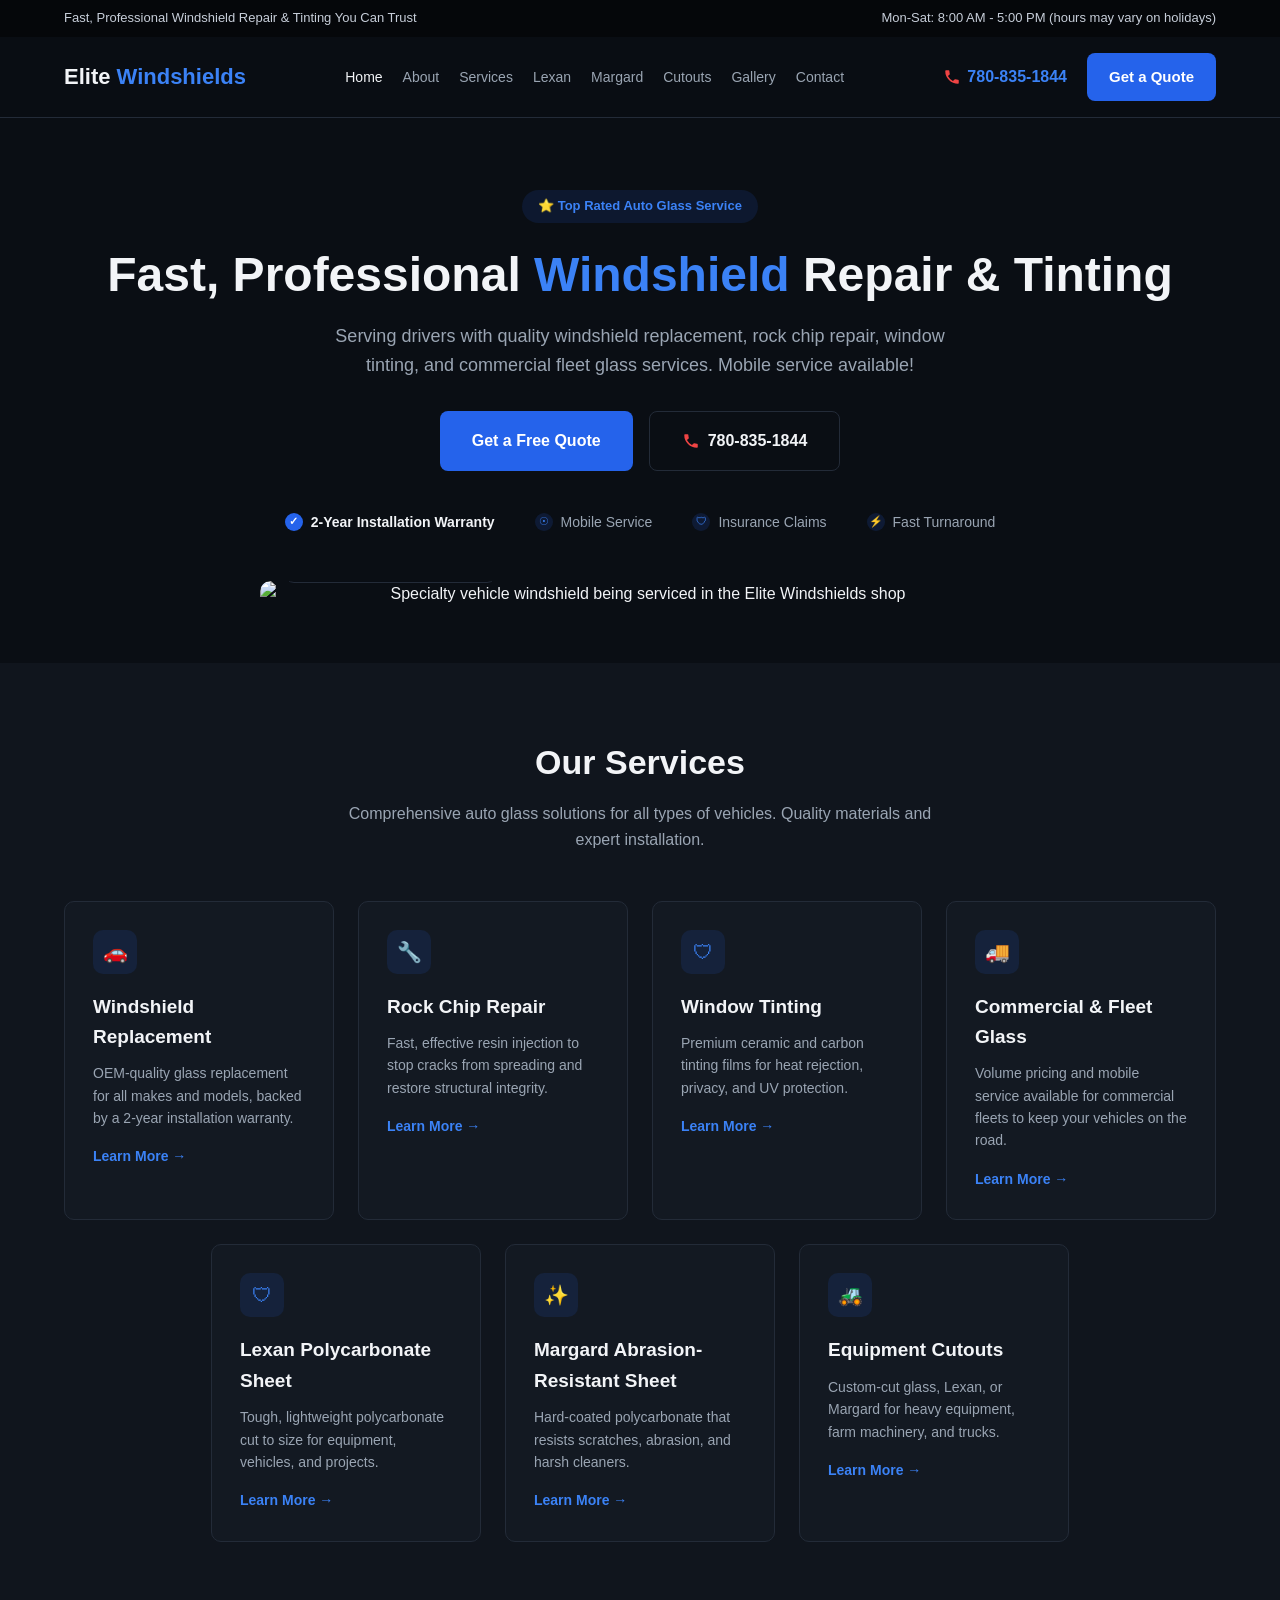
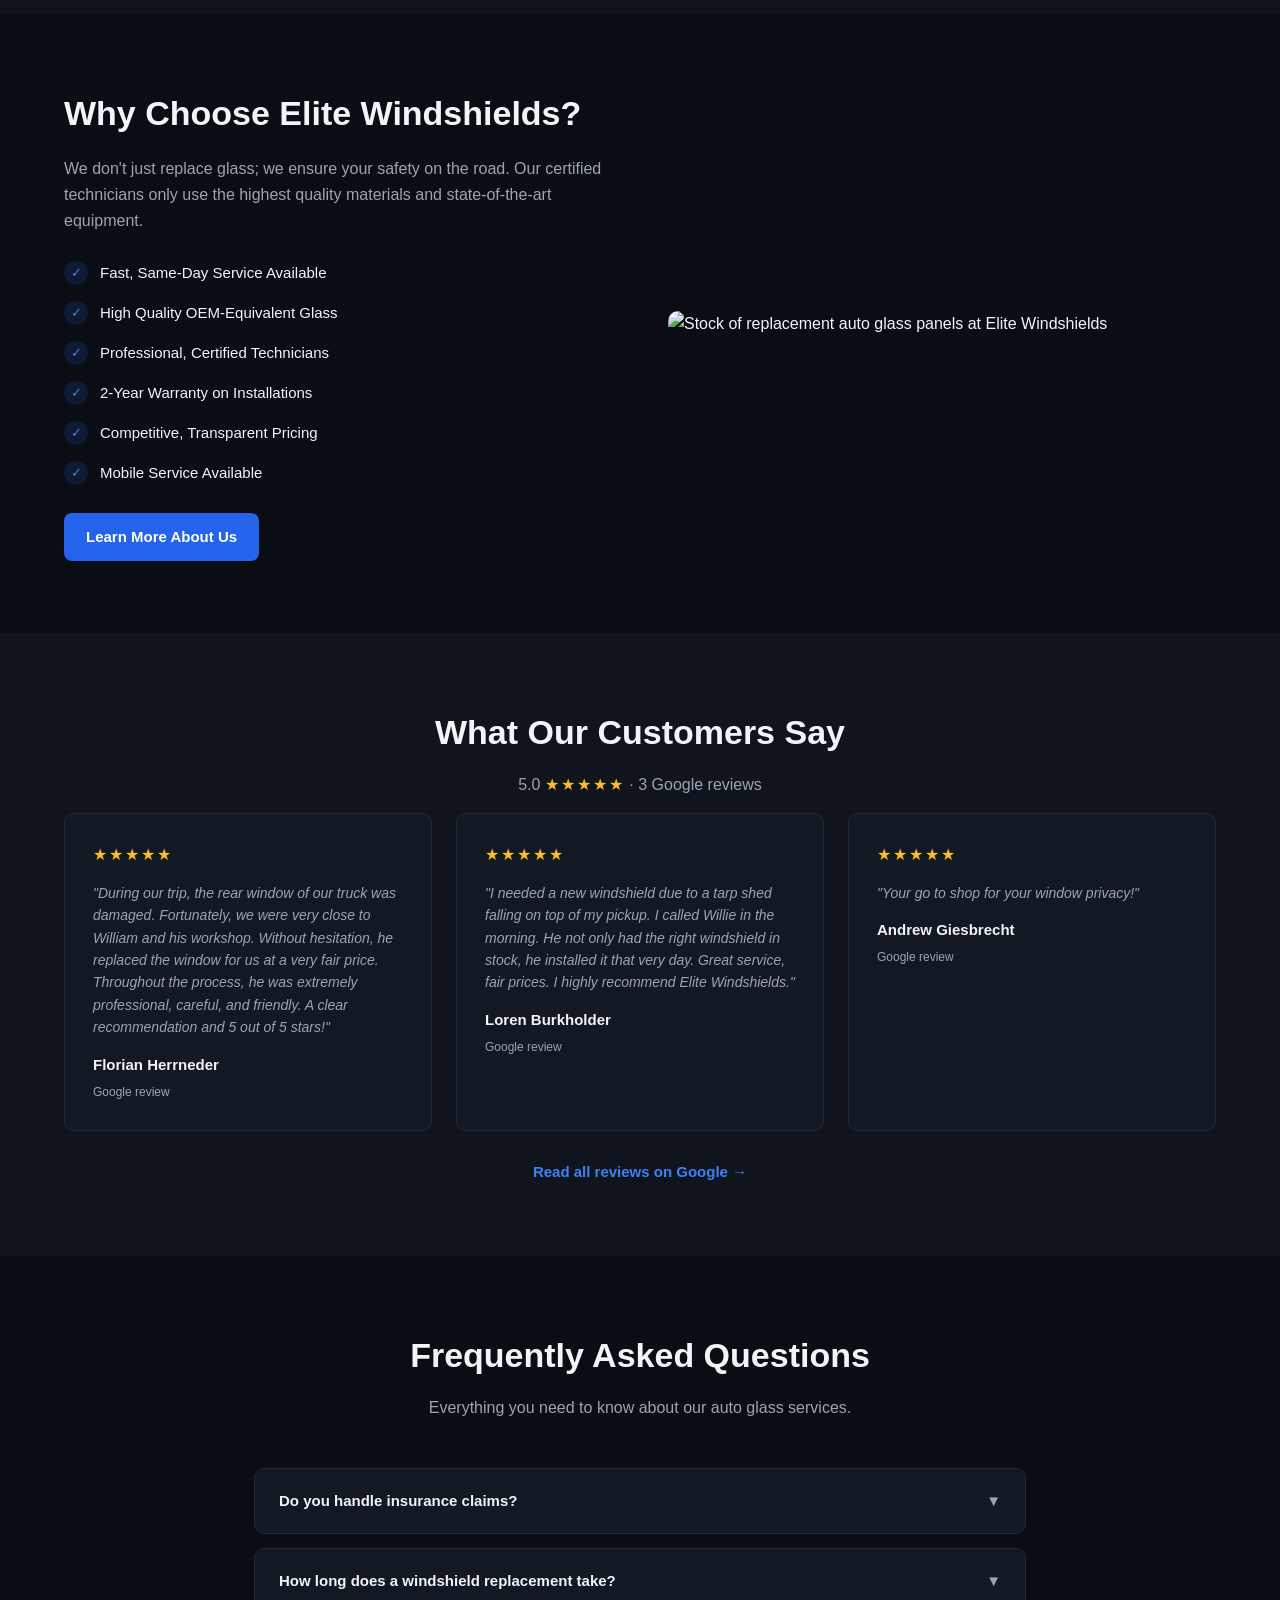
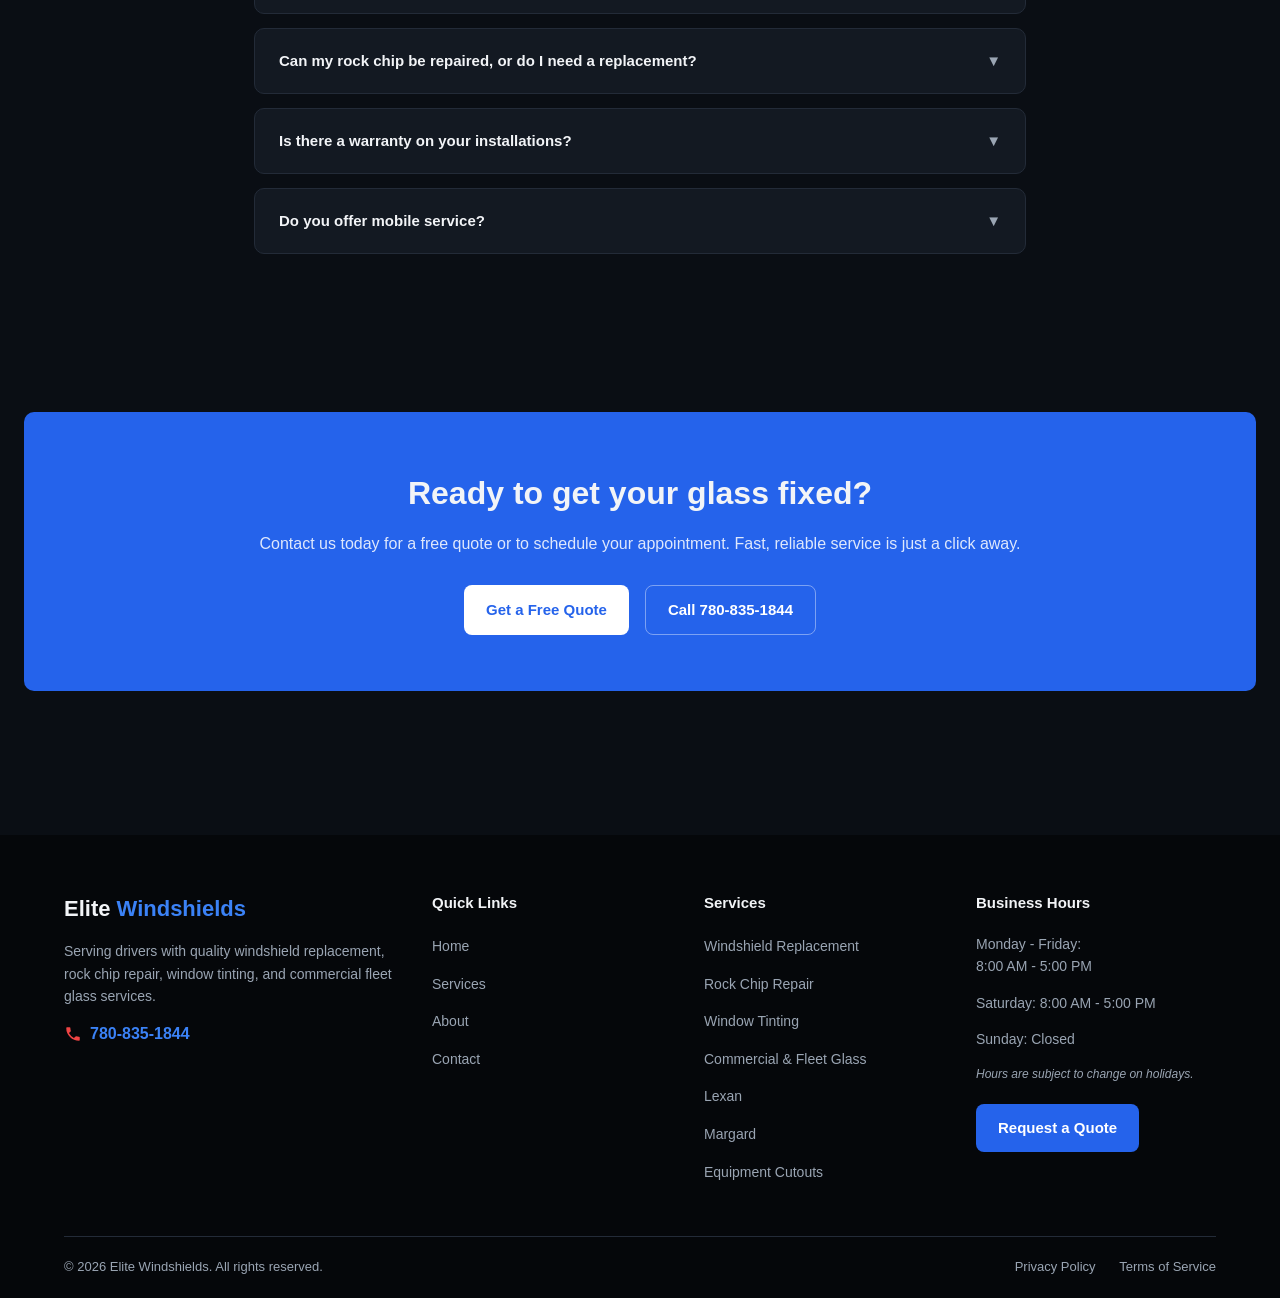
==== commit 397dcf11: "Add 2-year installation warranty to home, about, services and terms" ====
--- a/index.html
+++ b/index.html
@@ -4,7 +4,7 @@
 <meta charset="UTF-8">
 <meta name="viewport" content="width=device-width, initial-scale=1.0">
 <title>Elite Windshields | Fast, Professional Windshield Repair &amp; Tinting</title>
-<link rel="stylesheet" href="styles.css?v=9">
+<link rel="stylesheet" href="styles.css?v=10">
 </head>
 <body>
 
@@ -46,6 +46,7 @@
       <a href="tel:7808351844" class="btn btn-outline btn-lg"><svg class="ico-phone" viewBox="0 0 24 24" width="18" height="18" aria-hidden="true"><path fill="currentColor" d="M6.62 10.79a15.05 15.05 0 0 0 6.59 6.59l2.2-2.2a1 1 0 0 1 1.02-.24c1.12.37 2.33.57 3.57.57a1 1 0 0 1 1 1V20a1 1 0 0 1-1 1A17 17 0 0 1 3 4a1 1 0 0 1 1-1h3.5a1 1 0 0 1 1 1c0 1.25.2 2.45.57 3.57a1 1 0 0 1-.25 1.02l-2.2 2.2z"/></svg> 780-835-1844</a>
     </div>
     <div class="hero-features">
+      <div class="feature feature-highlight"><span class="dot">&#10003;</span> 2-Year Installation Warranty</div>
       <div class="feature"><span class="dot">&#9737;</span> Mobile Service</div>
       <div class="feature"><span class="dot">&#128737;</span> Insurance Claims</div>
       <div class="feature"><span class="dot">&#9889;</span> Fast Turnaround</div>
@@ -71,7 +72,7 @@
       <div class="card">
         <div class="icon-box">&#128663;</div>
         <h3>Windshield Replacement</h3>
-        <p>OEM-quality glass replacement for all makes and models.</p>
+        <p>OEM-quality glass replacement for all makes and models, backed by a 2-year installation warranty.</p>
         <a href="services.html" class="learn-more">Learn More &rarr;</a>
       </div>
       <div class="card">
@@ -123,6 +124,7 @@
         <li><span class="check-circle">&#10003;</span> Fast, Same-Day Service Available</li>
         <li><span class="check-circle">&#10003;</span> High Quality OEM-Equivalent Glass</li>
         <li><span class="check-circle">&#10003;</span> Professional, Certified Technicians</li>
+        <li><span class="check-circle">&#10003;</span> 2-Year Warranty on Installations</li>
         <li><span class="check-circle">&#10003;</span> Competitive, Transparent Pricing</li>
         <li><span class="check-circle">&#10003;</span> Mobile Service Available</li>
       </ul>
@@ -175,6 +177,10 @@
     <div class="faq-item">
       <div class="faq-question">Can my rock chip be repaired, or do I need a replacement?<span class="arrow">&#9660;</span></div>
       <div class="faq-answer"><p>Most chips smaller than a quarter and not in the driver's direct line of sight can be repaired. Our technicians will assess and advise the best option.</p></div>
+    </div>
+    <div class="faq-item">
+      <div class="faq-question">Is there a warranty on your installations?<span class="arrow">&#9660;</span></div>
+      <div class="faq-answer"><p>Yes, our installations are backed by a 2-year warranty. Contact us if you have questions about what it covers.</p></div>
     </div>
     <div class="faq-item">
       <div class="faq-question">Do you offer mobile service?<span class="arrow">&#9660;</span></div>
--- a/styles.css
+++ b/styles.css
@@ -757,3 +757,6 @@
 .form-success .test-note { font-size: 12px; font-style: italic; }
 .btn[disabled] { opacity: 0.7; cursor: wait; }
 .form-group input:user-invalid, .form-group select:user-invalid, .form-group textarea:user-invalid { border-color: #ef4444; }
+
+.hero-features .feature-highlight { color: var(--text); font-weight: 600; }
+.hero-features .feature-highlight .dot { background: var(--blue); color: #fff; }
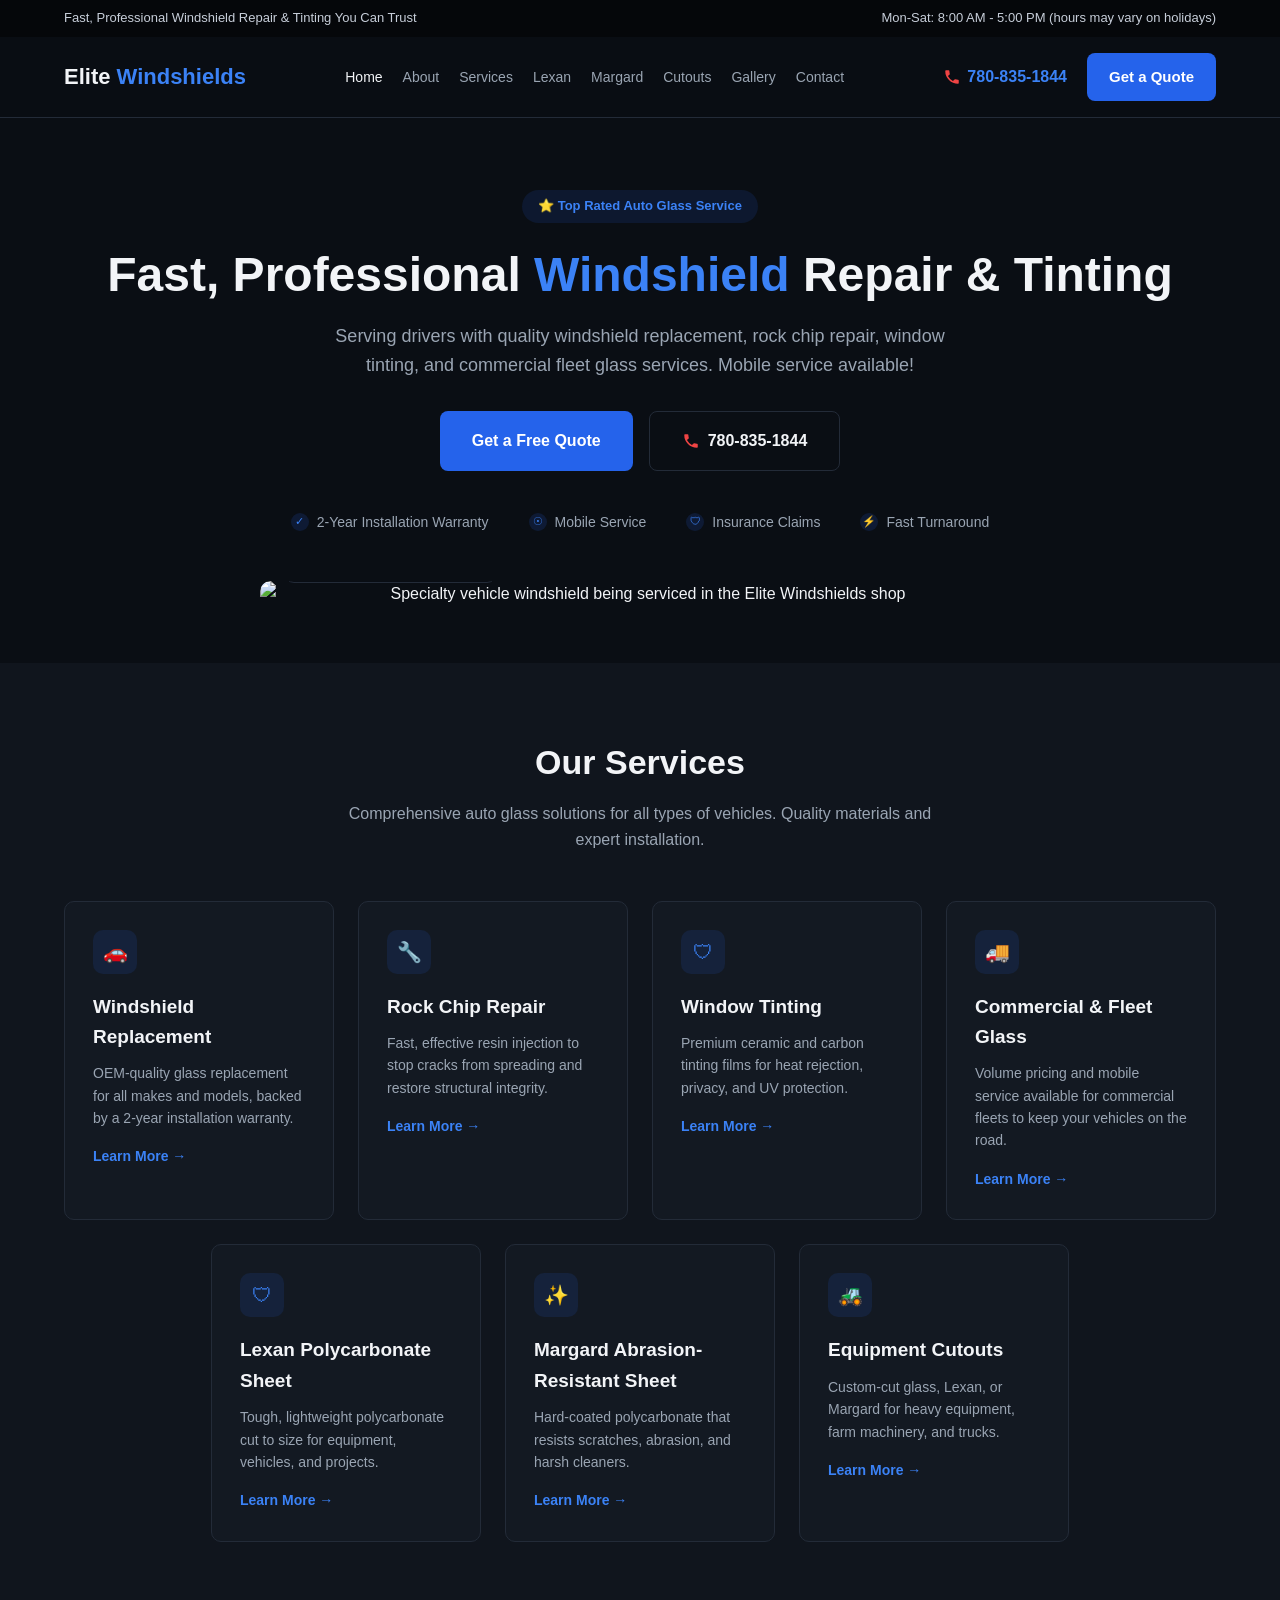
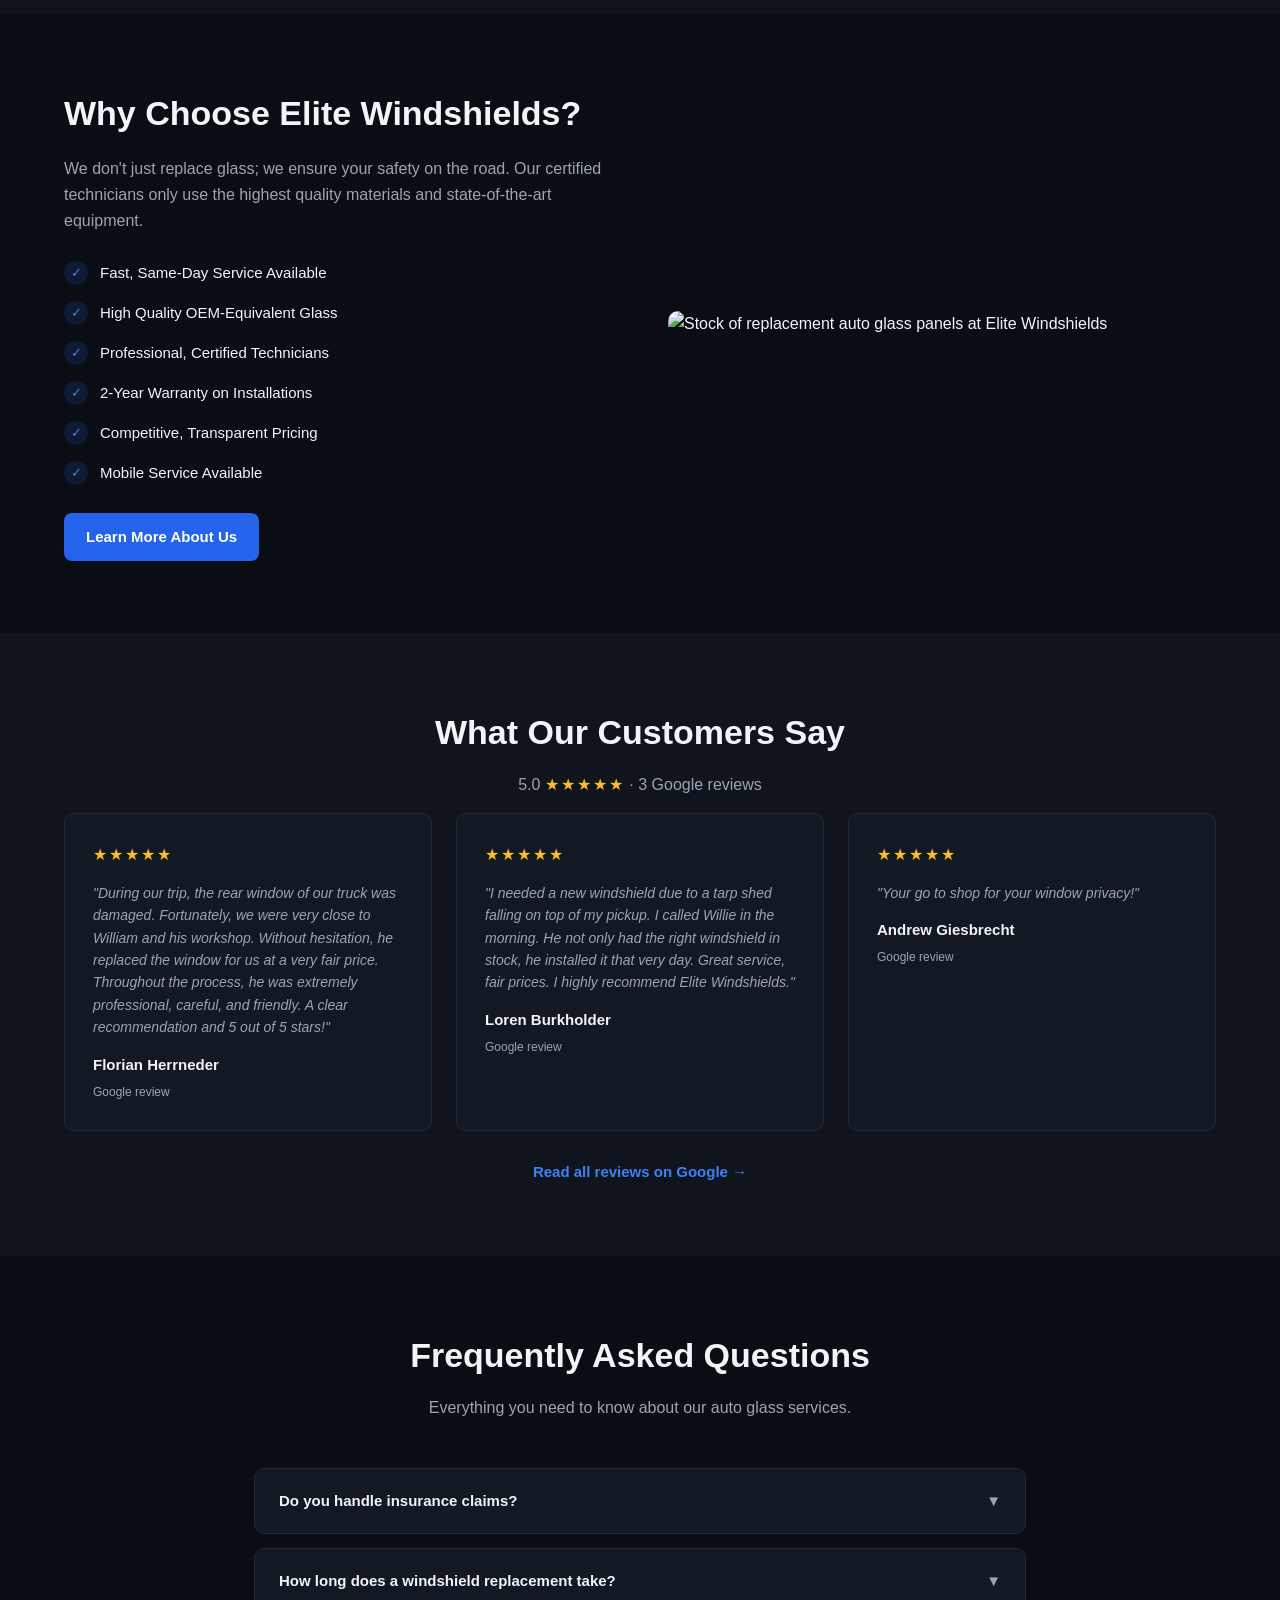
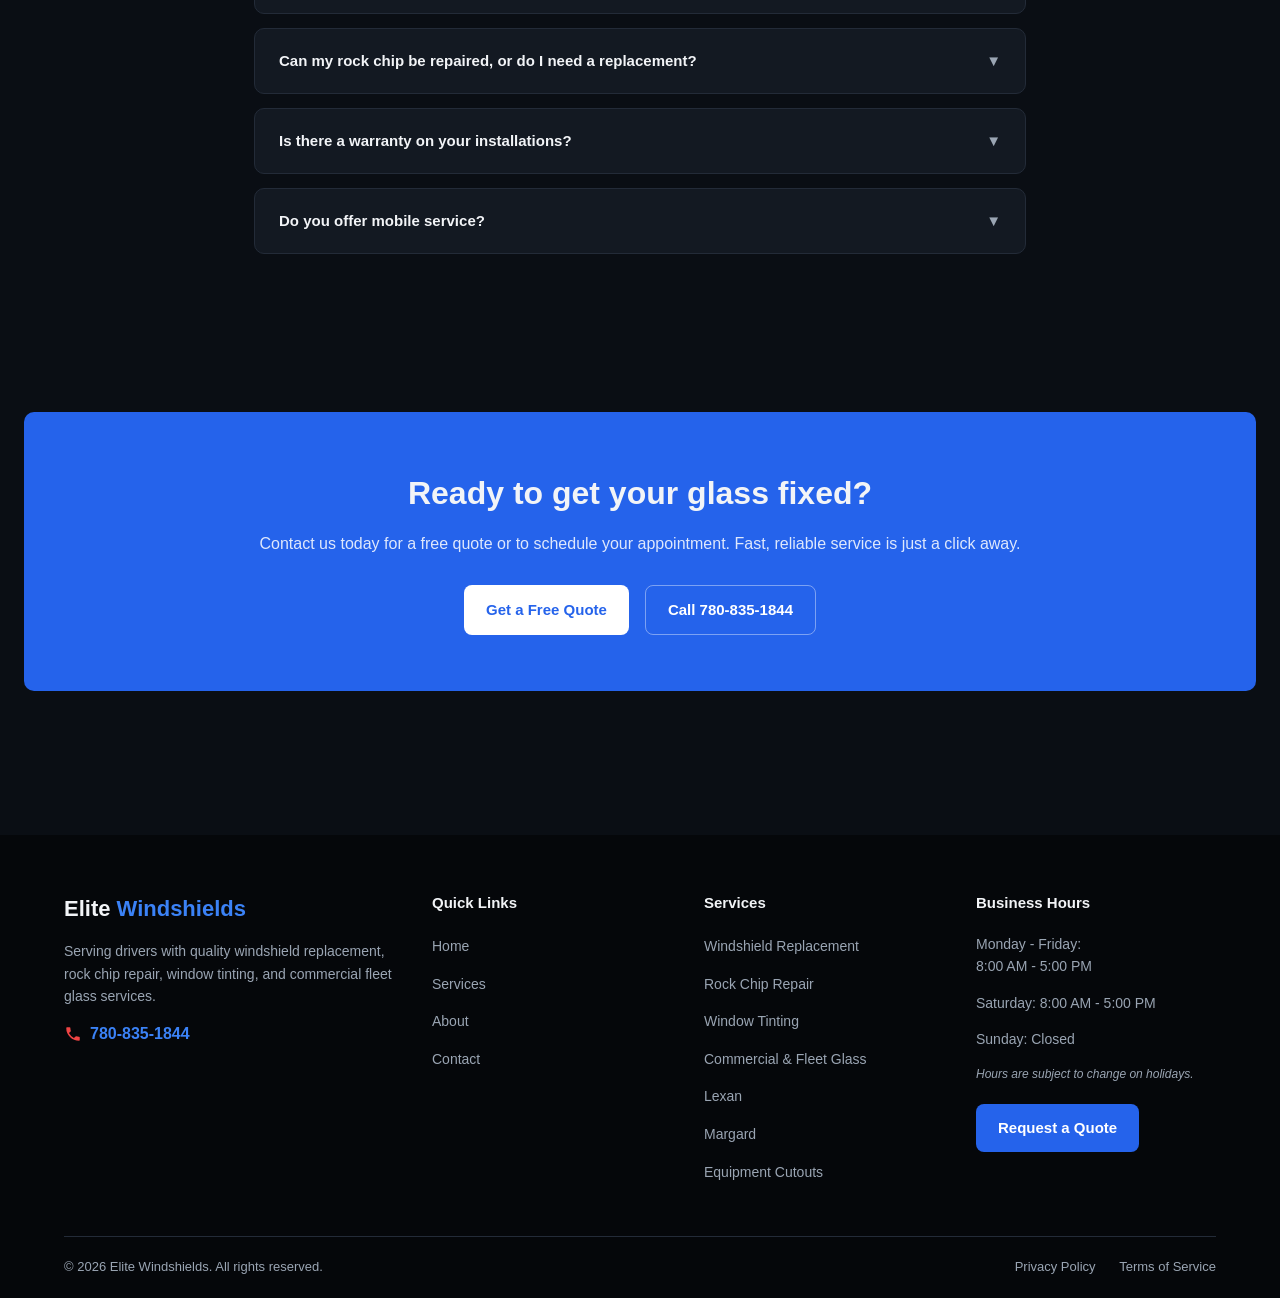
==== commit 7b95d1bd: "Make warranty hero item match other hero features" ====
--- a/index.html
+++ b/index.html
@@ -4,7 +4,7 @@
 <meta charset="UTF-8">
 <meta name="viewport" content="width=device-width, initial-scale=1.0">
 <title>Elite Windshields | Fast, Professional Windshield Repair &amp; Tinting</title>
-<link rel="stylesheet" href="styles.css?v=10">
+<link rel="stylesheet" href="styles.css?v=11">
 </head>
 <body>
 
@@ -46,7 +46,7 @@
       <a href="tel:7808351844" class="btn btn-outline btn-lg"><svg class="ico-phone" viewBox="0 0 24 24" width="18" height="18" aria-hidden="true"><path fill="currentColor" d="M6.62 10.79a15.05 15.05 0 0 0 6.59 6.59l2.2-2.2a1 1 0 0 1 1.02-.24c1.12.37 2.33.57 3.57.57a1 1 0 0 1 1 1V20a1 1 0 0 1-1 1A17 17 0 0 1 3 4a1 1 0 0 1 1-1h3.5a1 1 0 0 1 1 1c0 1.25.2 2.45.57 3.57a1 1 0 0 1-.25 1.02l-2.2 2.2z"/></svg> 780-835-1844</a>
     </div>
     <div class="hero-features">
-      <div class="feature feature-highlight"><span class="dot">&#10003;</span> 2-Year Installation Warranty</div>
+      <div class="feature"><span class="dot">&#10003;</span> 2-Year Installation Warranty</div>
       <div class="feature"><span class="dot">&#9737;</span> Mobile Service</div>
       <div class="feature"><span class="dot">&#128737;</span> Insurance Claims</div>
       <div class="feature"><span class="dot">&#9889;</span> Fast Turnaround</div>
--- a/styles.css
+++ b/styles.css
@@ -757,6 +757,3 @@
 .form-success .test-note { font-size: 12px; font-style: italic; }
 .btn[disabled] { opacity: 0.7; cursor: wait; }
 .form-group input:user-invalid, .form-group select:user-invalid, .form-group textarea:user-invalid { border-color: #ef4444; }
-
-.hero-features .feature-highlight { color: var(--text); font-weight: 600; }
-.hero-features .feature-highlight .dot { background: var(--blue); color: #fff; }
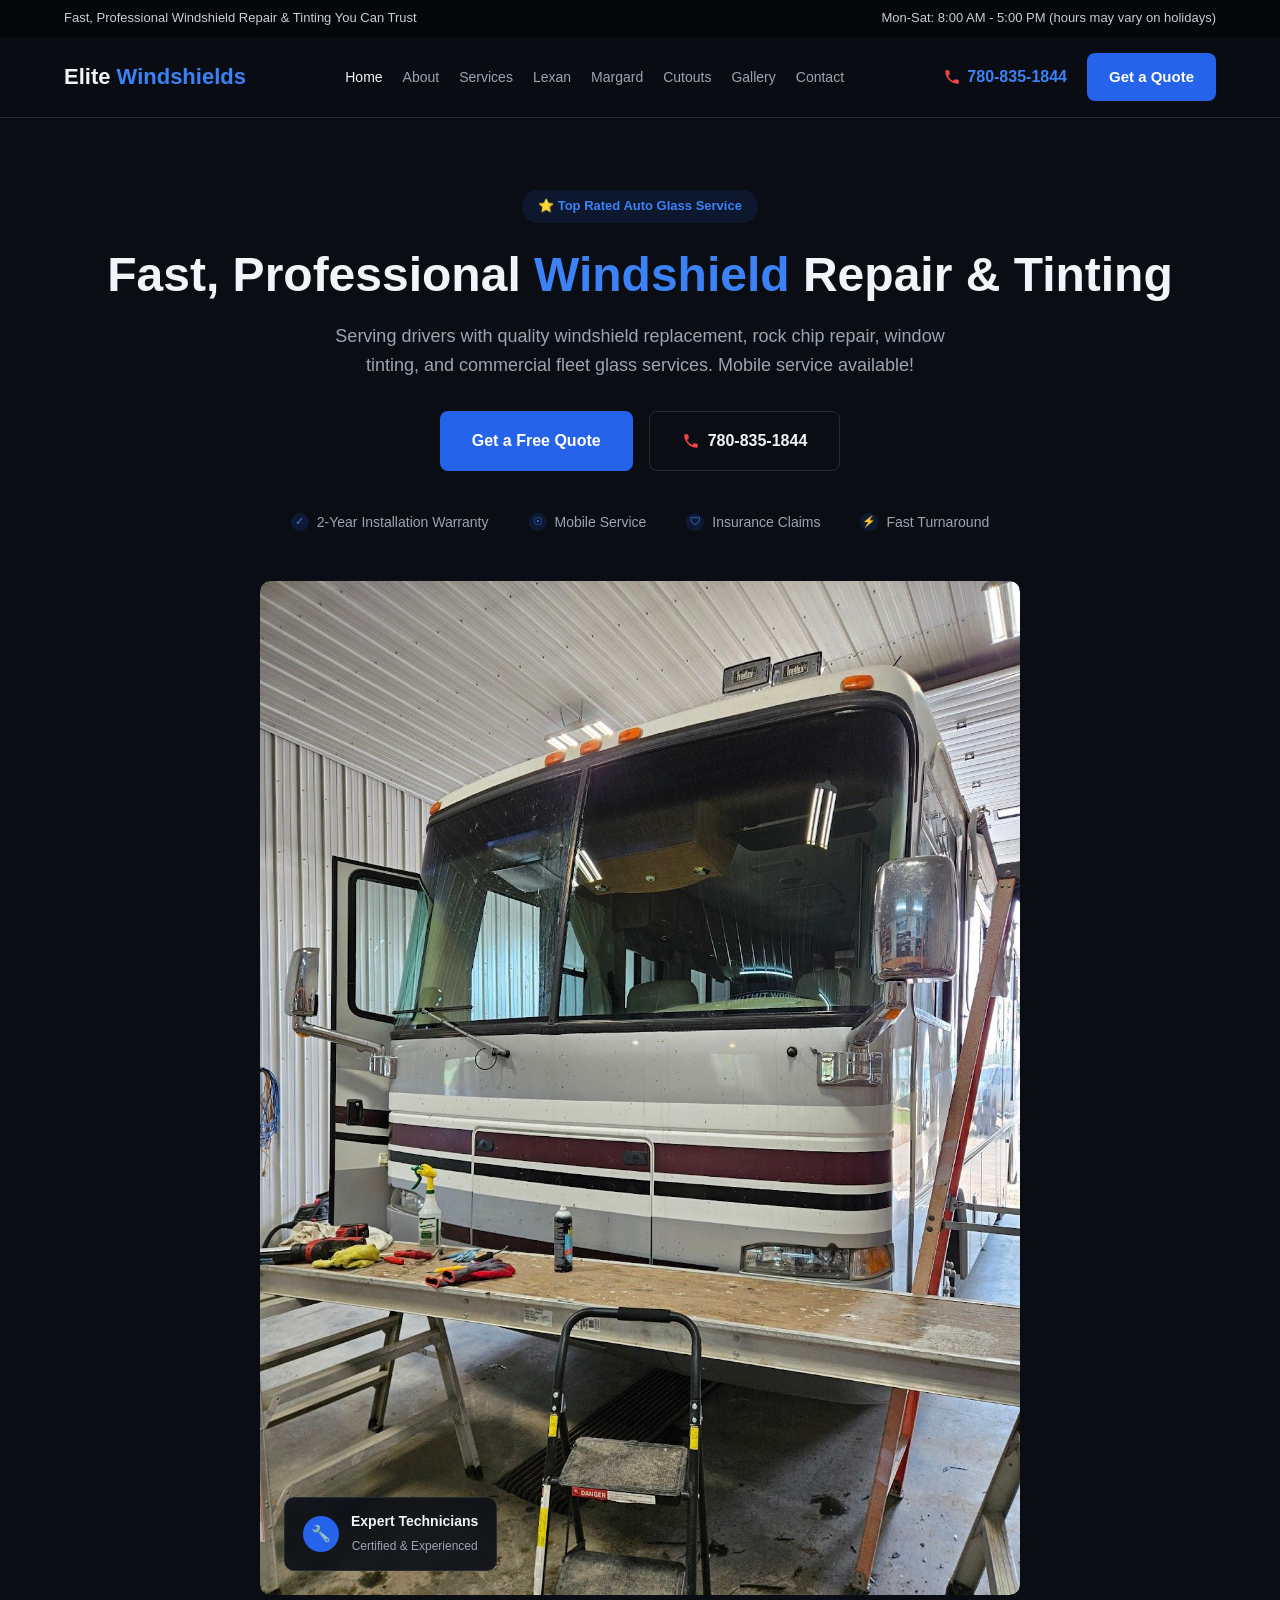
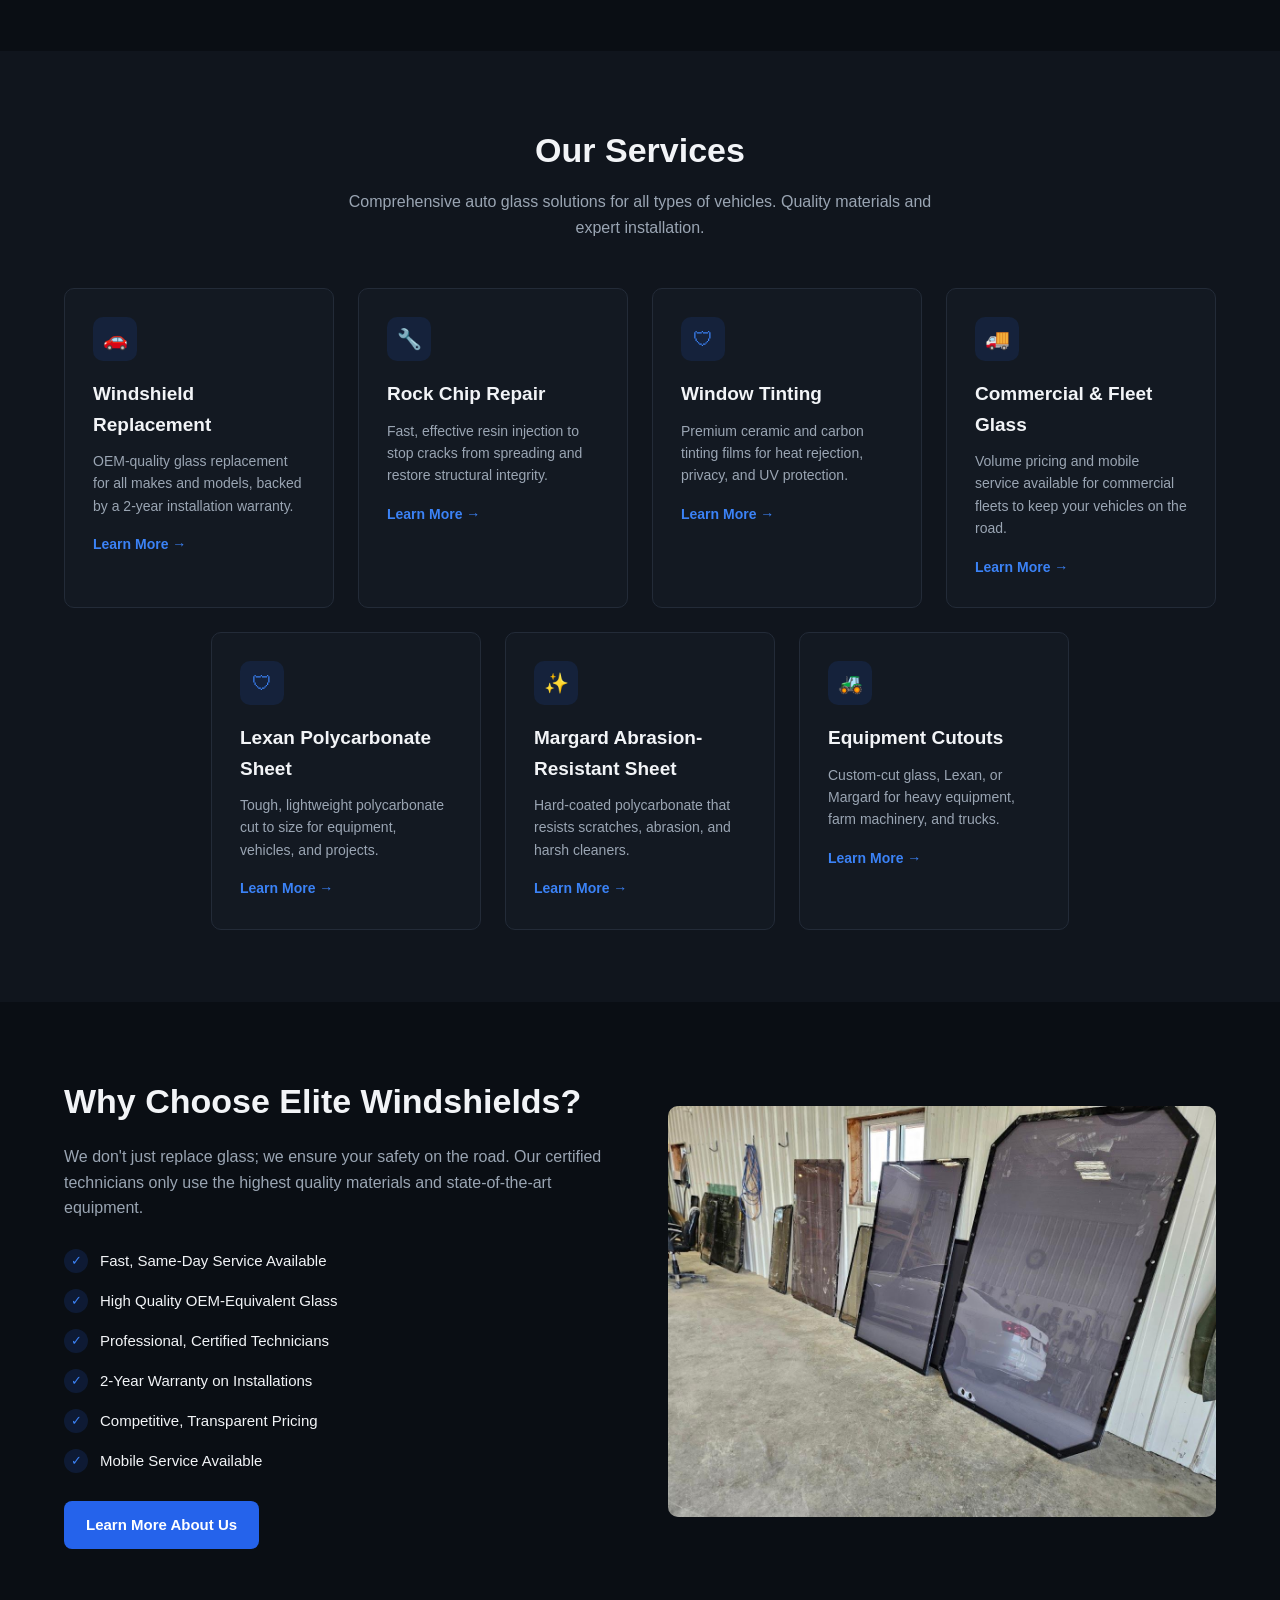
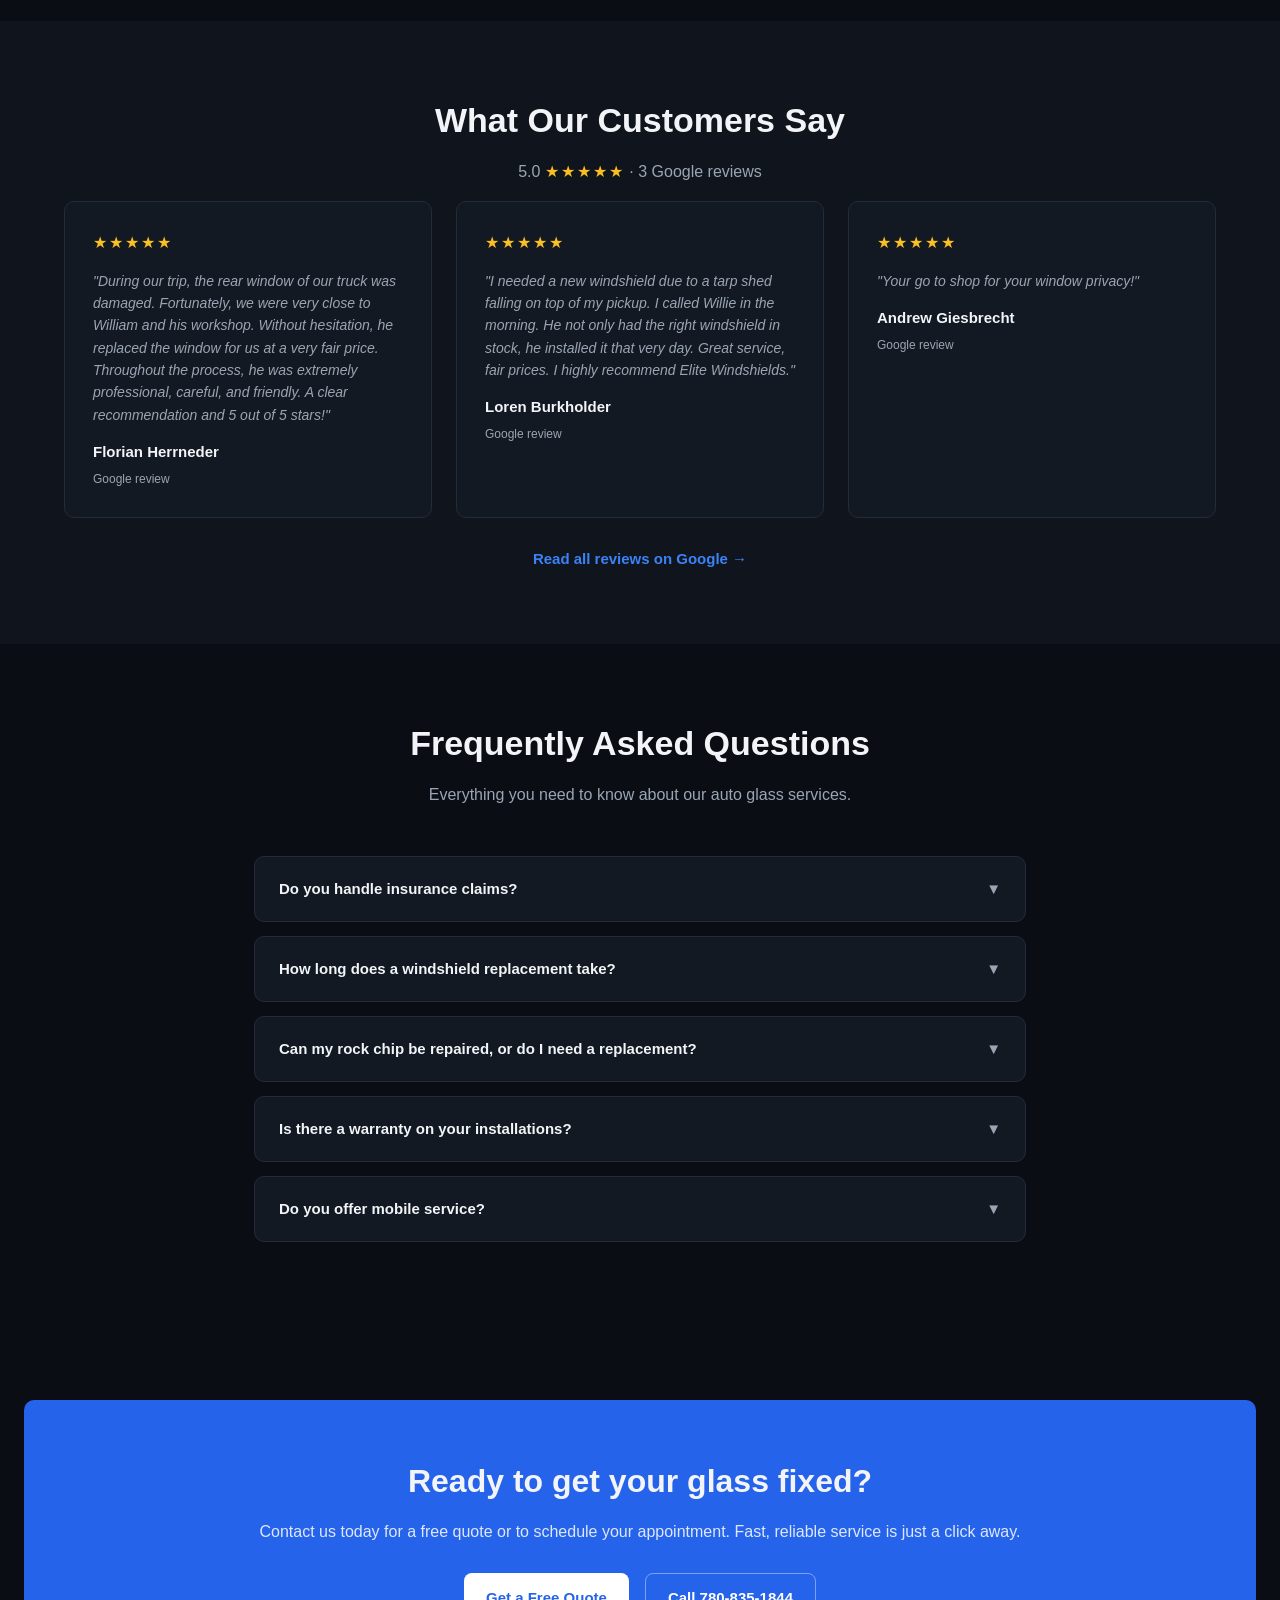
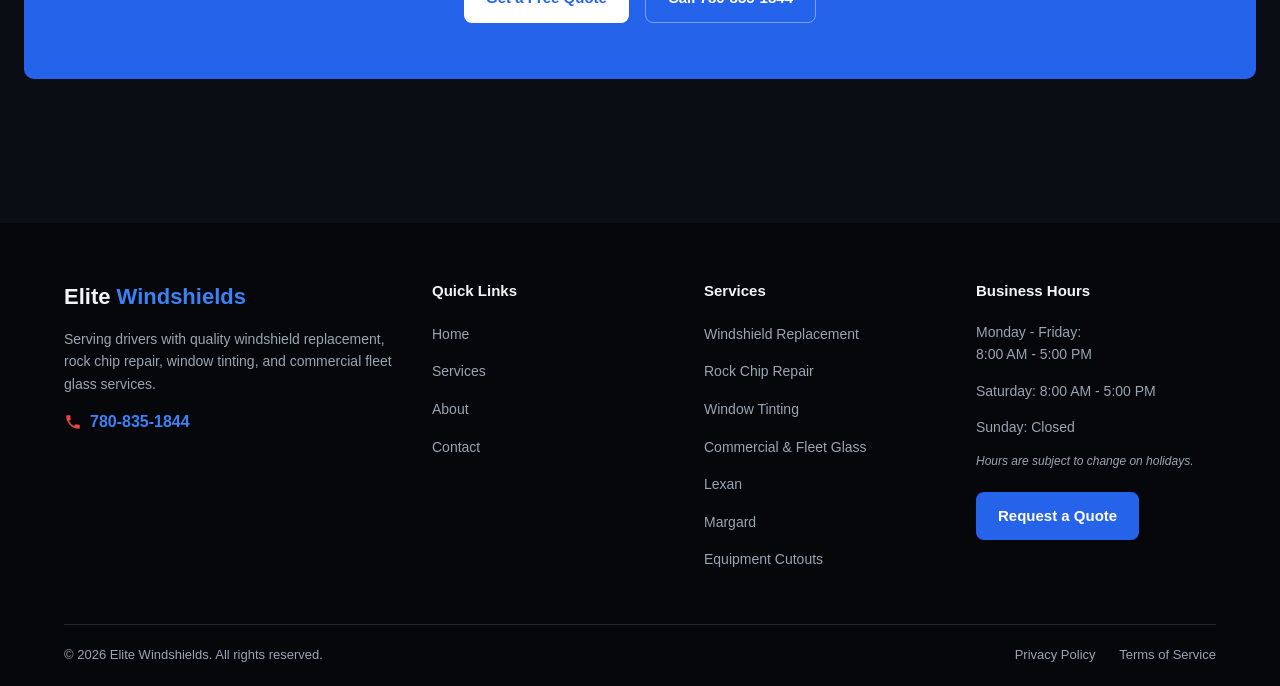
==== commit 324ec2eb: "Serve photos from the site instead of expired Google links Co-Authored-By: Claude Opus 5.5 <noreply@" ====
--- a/index.html
+++ b/index.html
@@ -52,7 +52,7 @@
       <div class="feature"><span class="dot">&#9889;</span> Fast Turnaround</div>
     </div>
     <div class="hero-image-wrap">
-      <img src="https://lh3.googleusercontent.com/gps-cs-s/ANWiy9QSUrKPC9Y8vnN4CUFCh7P_mQKUkB54pHt3Ao-qyogqumktkoZ0ASW8Idw5ahTVQGvDTArL--cb6OpcmkwW662dixEf4Lu7GV5-crmYQYGnu21S-Stu-mYB63-WyZ_lZhrD81Dl9RGpc8lm=w1600" alt="Specialty vehicle windshield being serviced in the Elite Windshields shop">
+      <img src="images/motorhome.jpg" alt="Specialty vehicle windshield being serviced in the Elite Windshields shop">
       <div class="hero-badge-card">
         <div class="icon-circle">&#128295;</div>
         <div>
@@ -130,7 +130,7 @@
       </ul>
       <a href="about.html" class="btn btn-primary">Learn More About Us</a>
     </div>
-    <img src="https://lh3.googleusercontent.com/gps-cs-s/ANWiy9TyTCctI0wKaGlTsUfMAykSG-KC-OVPdd0LlT13liB4xWicWvs2N_8cdqrjNMH6x90TER1DZLjYkNF3Q7f-gSlCh_dZ1LVVKOaj0YjHAmZM3dIf1uXzfrR8ky4JMoO1vdT8a11J_cm0F8Mi=w1200" alt="Stock of replacement auto glass panels at Elite Windshields">
+    <img src="images/glazing-stock.jpg" alt="Stock of replacement auto glass panels at Elite Windshields">
   </div>
 </section>
 
@@ -168,11 +168,11 @@
     <p class="section-sub">Everything you need to know about our auto glass services.</p>
     <div class="faq-item">
       <div class="faq-question">Do you handle insurance claims?<span class="arrow">&#9660;</span></div>
-      <div class="faq-answer"><p>Yes, we work directly with all major insurance providers and can often bill them directly, making the process seamless for you.</p></div>
+      <div class="faq-answer"><p>Yes, we work on insurance claims. Let us know you are making a claim when you request your quote, and we will help you through the process.</p></div>
     </div>
     <div class="faq-item">
       <div class="faq-question">How long does a windshield replacement take?<span class="arrow">&#9660;</span></div>
-      <div class="faq-answer"><p>Most replacements are completed in under an hour, with same-day service available in most cases.</p></div>
+      <div class="faq-answer"><p>A typical windshield replacement takes about an hour of work, and then the adhesive needs time to cure before the vehicle is safe to drive. Plan for roughly 1 to 2 hours in total. Cold weather and the type of adhesive can add time, so we will tell you how long to wait for your vehicle. Same-day service is available in most cases.</p></div>
     </div>
     <div class="faq-item">
       <div class="faq-question">Can my rock chip be repaired, or do I need a replacement?<span class="arrow">&#9660;</span></div>
@@ -180,11 +180,11 @@
     </div>
     <div class="faq-item">
       <div class="faq-question">Is there a warranty on your installations?<span class="arrow">&#9660;</span></div>
-      <div class="faq-answer"><p>Yes, our installations are backed by a 2-year warranty. Contact us if you have questions about what it covers.</p></div>
+      <div class="faq-answer"><p>Yes, our installations are backed by a 2-year warranty. Contact us if you have any questions about what it covers.</p></div>
     </div>
     <div class="faq-item">
       <div class="faq-question">Do you offer mobile service?<span class="arrow">&#9660;</span></div>
-      <div class="faq-answer"><p>Yes, mobile service is available throughout our service area.</p></div>
+      <div class="faq-answer"><p>Yes, mobile service is available throughout our service area in Clear Hills County. Contact us to set up a time and place.</p></div>
     </div>
   </div>
 </section>
@@ -248,6 +248,7 @@
   </div>
 </footer>
 
-<script src="script.js?v=12"></script>
+<script src="script.js?v=14"></script>
+<script defer src="https://foundry-ai-ruby.vercel.app/t.js" data-site="gysYs55wLsYmz15GFcN4"></script>
 </body>
 </html>
